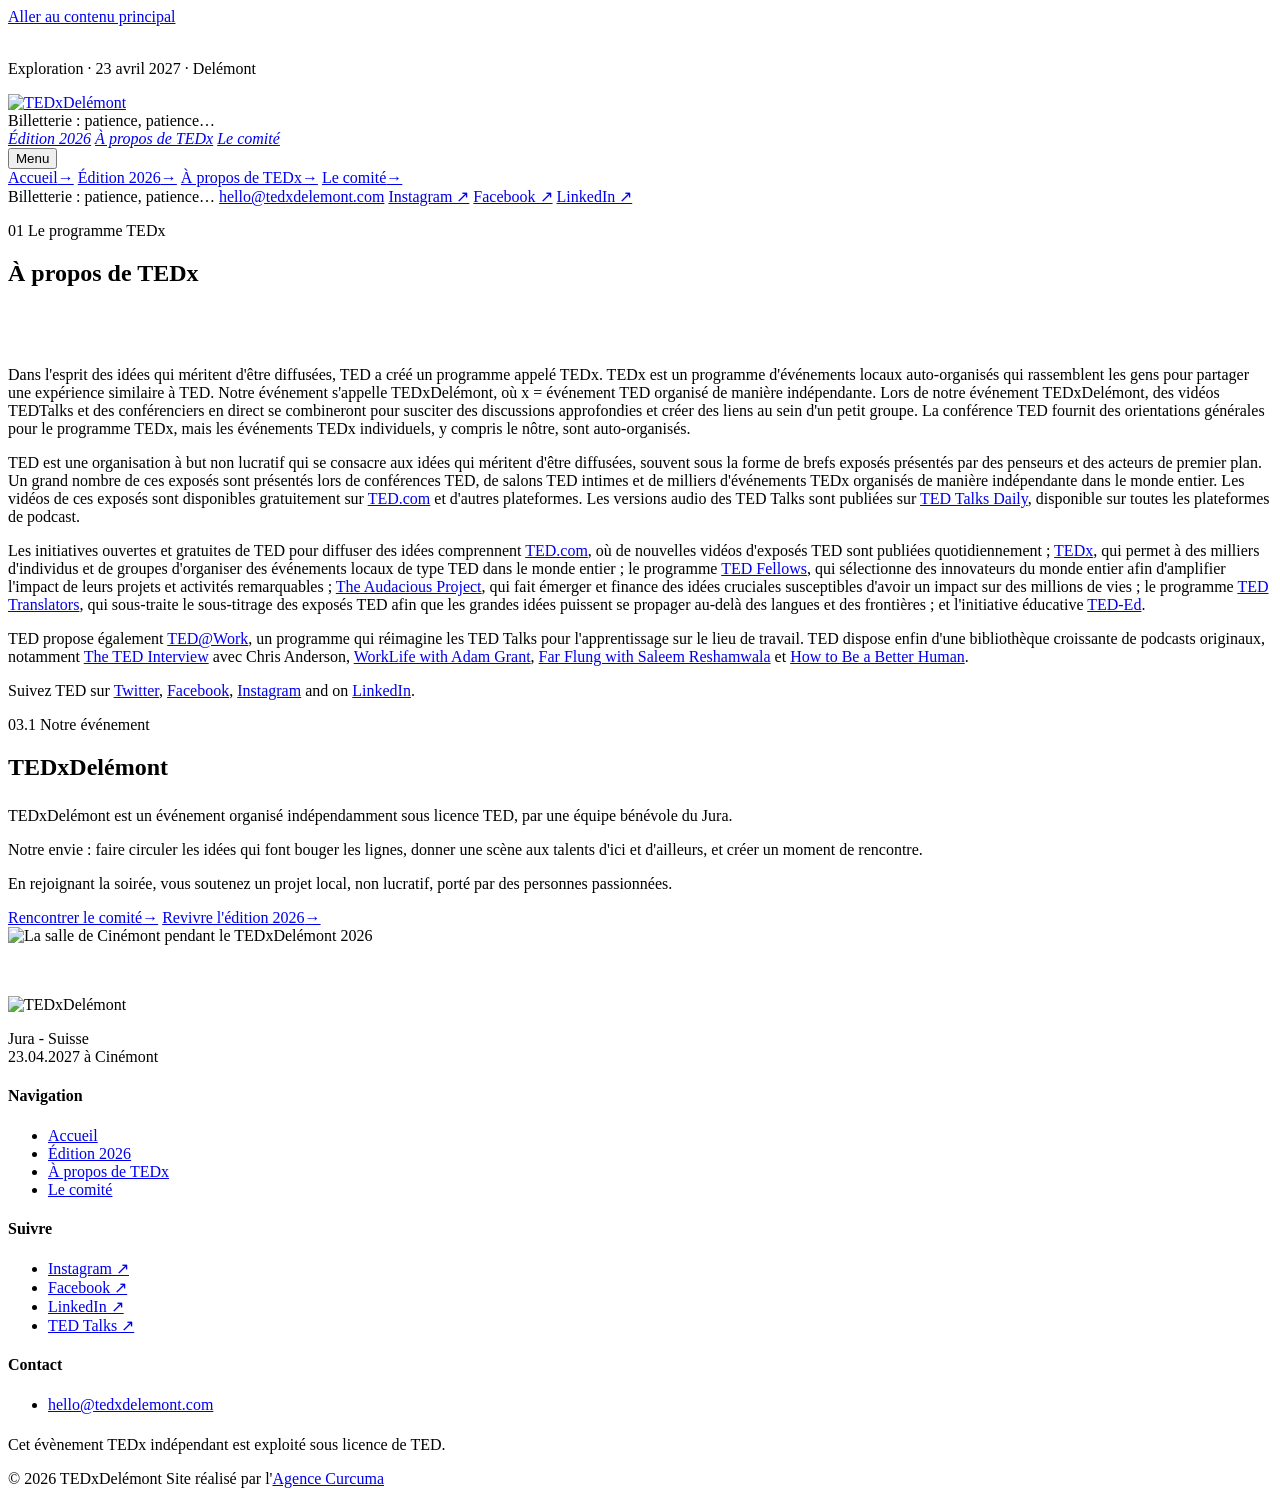
==== a-propos-de-tedx.html @ a9f19f5a "Add files via upload" ====
<!DOCTYPE html>
<html lang="fr-CH">
<head>
<meta charset="utf-8">
<script>document.documentElement.className+=" js";</script>

<meta name="viewport" content="width=device-width, initial-scale=1">
<title>À propos de TEDx | TEDxDelémont</title>
<meta name="description" content="Qu'est-ce que TEDx ? TEDxDelémont est un événement TEDx organisé de manière indépendante sous licence TED, par une équipe bénévole du Jura. Découvrez le programme TEDx et les initiatives de TED.">
<link rel="canonical" href="https://www.tedxdelemont.ch/a-propos-de-tedx.html">
<meta name="robots" content="index,follow,max-image-preview:large">
<meta name="theme-color" content="#000000">

<meta property="og:type" content="article">
<meta property="og:site_name" content="TEDxDelémont">
<meta property="og:locale" content="fr_CH">
<meta property="og:url" content="https://www.tedxdelemont.ch/a-propos-de-tedx.html">
<meta property="og:title" content="À propos de TEDx | TEDxDelémont">
<meta property="og:description" content="TEDxDelémont est un événement TEDx organisé de manière indépendante sous licence TED, par une équipe bénévole du Jura.">
<meta property="og:image" content="https://www.tedxdelemont.ch/assets/img/ambiance/og-cover.jpg">
<meta name="twitter:card" content="summary_large_image">

<link rel="icon" href="assets/img/brand/favicon.png" type="image/png">
<link rel="preload" as="font" type="font/woff2" href="assets/fonts/MrsSaintDelafield-Regular.woff2" crossorigin>
<link rel="stylesheet" href="assets/css/style.css">

<script type="application/ld+json">
{
  "@context":"https://schema.org",
  "@type":"BreadcrumbList",
  "itemListElement":[
    {"@type":"ListItem","position":1,"name":"Accueil","item":"https://www.tedxdelemont.ch/"},
    {"@type":"ListItem","position":2,"name":"À propos de TEDx","item":"https://www.tedxdelemont.ch/a-propos-de-tedx.html"}
  ]
}
</script>
</head>
<body class="no-num">
<a class="skip" href="#main">Aller au contenu principal</a>
<div class="loader" aria-hidden="true">
  <div class="loader-in">
    <span class="loader-logo"><img src="assets/img/brand/tedxdelemont-white.png" alt=""></span>
    <p class="loader-meta">Exploration · 23 avril 2027 · Delémont</p>
    <span class="loader-bar"><i></i></span>
  </div>
</div>
<div class="progress" aria-hidden="true"><i></i></div>

<header class="nav">
  <div class="wrap-lg nav-in">
    <a class="brand" href="index.html" aria-label="TEDxDelémont — accueil">
      <img src="assets/img/brand/tedxdelemont-white.png" alt="TEDxDelémont" width="1280" height="269">
    </a>

    <div class="nav-right">
      <a class="pill pill-red" data-tickets="short" aria-disabled="true"><span>Billetterie : patience, patience…</span></a>
      <nav class="nav-links" aria-label="Navigation principale">
        <a href="edition-2026.html"><i>Édition 2026</i></a>
        <a href="a-propos-de-tedx.html" aria-current="page"><i>À propos de TEDx</i></a>
        <a href="le-comite.html"><i>Le comité</i></a>
      </nav>
    </div>

    <div class="nav-cta">
      <button class="burger pill pill-white" aria-label="Ouvrir le menu" aria-expanded="false" aria-controls="drawer">
        <span class="lbl">Menu</span><i class="ico" aria-hidden="true"><b></b><b></b></i>
      </button>
    </div>
  </div>
</header>

<div class="drawer" id="drawer">
  <nav aria-label="Menu principal">
    <a href="index.html"><span>Accueil</span><span class="ar" aria-hidden="true">&rarr;</span></a>
    <a href="edition-2026.html"><span>Édition 2026</span><span class="ar" aria-hidden="true">&rarr;</span></a>
    <a href="a-propos-de-tedx.html" aria-current="page"><span>À propos de TEDx</span><span class="ar" aria-hidden="true">&rarr;</span></a>
    <a href="le-comite.html"><span>Le comité</span><span class="ar" aria-hidden="true">&rarr;</span></a>
  </nav>
  <div class="drawer-foot">
    <a class="btn" data-tickets="full" aria-disabled="true"><span>Billetterie : patience, patience…</span></a>
    <a class="mono" href="mailto:hello@tedxdelemont.com">hello@tedxdelemont.com</a>
    <a class="mono" href="https://www.instagram.com/tedxdelemont/" target="_blank" rel="noopener">Instagram &#8599;</a>
    <a class="mono" href="https://www.facebook.com/profile.php?id=61584262345551" target="_blank" rel="noopener">Facebook &#8599;</a>
    <a class="mono" href="https://ch.linkedin.com/company/tedxdel%C3%A9mont" target="_blank" rel="noopener">LinkedIn &#8599;</a>
  </div>
</div>

<main id="main">

<section class="sec" style="padding-top:calc(var(--nav-h) + clamp(24px,4vw,64px));padding-bottom:clamp(24px,3.4vw,52px)">
  <div class="wrap">
    <p class="eyebrow"><span class="num">01</span> Le programme TEDx</p>
    <h1 class="stack">
      <span class="ln has-script"><span class="red"><span class="script">À propos</span></span></span>
      <span class="ln"><span>de TEDx</span></span>
    </h1>
  </div>
</section>

<section class="sec" style="padding-top:0">
  <div class="wrap">
    <div class="prose" data-rv>
      <p>Dans l'esprit des idées qui méritent d'être diffusées, TED a créé un programme appelé TEDx. TEDx est un programme d'événements locaux auto-organisés qui rassemblent les gens pour partager une expérience similaire à TED. Notre événement s'appelle TEDxDelémont, où x = événement TED organisé de manière indépendante. Lors de notre événement TEDxDelémont, des vidéos TEDTalks et des conférenciers en direct se combineront pour susciter des discussions approfondies et créer des liens au sein d'un petit groupe. La conférence TED fournit des orientations générales pour le programme TEDx, mais les événements TEDx individuels, y compris le nôtre, sont auto-organisés.</p>

      <p>TED est une organisation à but non lucratif qui se consacre aux idées qui méritent d'être diffusées, souvent sous la forme de brefs exposés présentés par des penseurs et des acteurs de premier plan. Un grand nombre de ces exposés sont présentés lors de conférences TED, de salons TED intimes et de milliers d'événements TEDx organisés de manière indépendante dans le monde entier. Les vidéos de ces exposés sont disponibles gratuitement sur <a href="https://www.ted.com/" target="_blank" rel="noopener">TED.com</a> et d'autres plateformes. Les versions audio des TED Talks sont publiées sur <a href="https://podcasts.apple.com/podcast/ted-talks-daily/id160904630" target="_blank" rel="noopener">TED Talks Daily</a>, disponible sur toutes les plateformes de podcast.</p>

      <p>Les initiatives ouvertes et gratuites de TED pour diffuser des idées comprennent <a href="https://www.ted.com/" target="_blank" rel="noopener">TED.com</a>, où de nouvelles vidéos d'exposés TED sont publiées quotidiennement&nbsp;; <a href="https://www.ted.com/tedx" target="_blank" rel="noopener">TEDx</a>, qui permet à des milliers d'individus et de groupes d'organiser des événements locaux de type TED dans le monde entier&nbsp;; le programme <a href="https://www.ted.com/fellows" target="_blank" rel="noopener">TED Fellows</a>, qui sélectionne des innovateurs du monde entier afin d'amplifier l'impact de leurs projets et activités remarquables&nbsp;; <a href="https://audaciousproject.org/" target="_blank" rel="noopener">The Audacious Project</a>, qui fait émerger et finance des idées cruciales susceptibles d'avoir un impact sur des millions de vies&nbsp;; le programme <a href="https://www.ted.com/about/programs-initiatives/ted-translators" target="_blank" rel="noopener">TED Translators</a>, qui sous-traite le sous-titrage des exposés TED afin que les grandes idées puissent se propager au-delà des langues et des frontières&nbsp;; et l'initiative éducative <a href="https://ed.ted.com/" target="_blank" rel="noopener">TED-Ed</a>.</p>

      <p>TED propose également <a href="https://tedatwork.ted.com/" target="_blank" rel="noopener">TED@Work</a>, un programme qui réimagine les TED Talks pour l'apprentissage sur le lieu de travail. TED dispose enfin d'une bibliothèque croissante de podcasts originaux, notamment <a href="https://www.ted.com/podcasts/ted-interview" target="_blank" rel="noopener">The TED Interview</a> avec Chris Anderson, <a href="https://www.ted.com/podcasts/worklife" target="_blank" rel="noopener">WorkLife with Adam Grant</a>, <a href="https://www.ted.com/podcasts/far_flung_with_saleem_reshamwala" target="_blank" rel="noopener">Far Flung with Saleem Reshamwala</a> et <a href="https://www.ted.com/podcasts/how-to-be-a-better-human" target="_blank" rel="noopener">How to Be a Better Human</a>.</p>

      <p>Suivez TED sur <a href="https://twitter.com/TEDTalks" target="_blank" rel="noopener">Twitter</a>, <a href="https://www.facebook.com/TED" target="_blank" rel="noopener">Facebook</a>, <a href="https://instagram.com/ted" target="_blank" rel="noopener">Instagram</a> and on <a href="https://www.linkedin.com/company/ted-conferences" target="_blank" rel="noopener">LinkedIn</a>.</p>
    </div>
  </div>
</section>

<section class="sec" style="padding-bottom:clamp(30px,4vw,60px)">
  <div class="wrap">
    <p class="eyebrow"><span class="num">03.1</span> Notre événement</p>
    <div class="split split-c">
      <div>
        <h2 class="stack stack-sm">
          <span class="ln"><span>TEDxDelémont</span></span>
        </h2>
        <div class="prose" data-rv style="margin-top:1.6rem">
          <p>TEDxDelémont est un événement organisé indépendamment sous licence TED, par une équipe bénévole du Jura.</p>
          <p>Notre envie&nbsp;: faire circuler les idées qui font bouger les lignes, donner une scène aux talents d'ici et d'ailleurs, et créer un moment de rencontre.</p>
          <p>En rejoignant la soirée, vous soutenez un projet local, non lucratif, porté par des personnes passionnées.</p>
        </div>
        <div class="actions" data-rv data-rv-delay=".1">
          <a class="btn btn-light" href="le-comite.html"><span>Rencontrer le comité</span><b class="arw" aria-hidden="true">→</b></a>
          <a class="btn btn-ghost" href="edition-2026.html"><span>Revivre l'édition 2026</span><b class="arw" aria-hidden="true">→</b></a>
        </div>
      </div>
      <div class="figure ratio-32">
        <img src="assets/img/ambiance/amb-5.jpg" alt="La salle de Cinémont pendant le TEDxDelémont 2026" loading="lazy">
      </div>
    </div>
  </div>
</section>

</main>

<footer class="foot">
  <div class="wrap">
    <div class="foot-grid">
      <div class="foot-brand">
        <img src="assets/img/brand/tedxdelemont-white.png" alt="TEDxDelémont">
        <p class="mono">Jura - Suisse<br>23.04.2027 à Cinémont</p>
      </div>
      <div>
        <h4 class="mono">Navigation</h4>
        <ul>
          <li><a href="index.html">Accueil</a></li>
          <li><a href="edition-2026.html">Édition 2026</a></li>
          <li><a href="a-propos-de-tedx.html">À propos de TEDx</a></li>
          <li><a href="le-comite.html">Le comité</a></li>
        </ul>
      </div>
      <div>
        <h4 class="mono">Suivre</h4>
        <ul>
          <li><a href="https://www.instagram.com/tedxdelemont/" target="_blank" rel="noopener">Instagram ↗</a></li>
          <li><a href="https://www.facebook.com/profile.php?id=61584262345551" target="_blank" rel="noopener">Facebook ↗</a></li>
          <li><a href="https://ch.linkedin.com/company/tedxdel%C3%A9mont" target="_blank" rel="noopener">LinkedIn ↗</a></li>
          <li><a href="https://www.youtube.com/@TEDx" target="_blank" rel="noopener">TED Talks ↗</a></li>
        </ul>
      </div>
      <div>
        <h4 class="mono">Contact</h4>
        <ul><li><a href="mailto:hello@tedxdelemont.com">hello@tedxdelemont.com</a></li></ul>
        <p class="mono" style="margin-top:1.4rem">Cet évènement TEDx indépendant est exploité sous licence de TED.</p>
      </div>
    </div>
    <div class="foot-bot mono">
      <span>© <span id="yr">2026</span> TEDxDelémont</span>
      <span>Site réalisé par l'<a href="https://www.agence-curcuma.ch" target="_blank" rel="noopener">Agence Curcuma</a></span>
    </div>
  </div>
</footer>

<script src="assets/js/main.js"></script>
<script>document.getElementById('yr').textContent=new Date().getFullYear();</script>
<script>
/* filet de sécurité : si main.js n'a pas pu s'exécuter, on affiche tout */
setTimeout(function(){
  if(window.__tedxReady) return;
  document.querySelectorAll('.stack,.giant,.giant2,[data-rv],[data-rv-img]').forEach(function(e){e.classList.add('in')});
  var n=document.querySelector('.nav'); if(n) n.classList.add('ready');
  var l=document.querySelector('.loader'); if(l) l.classList.add('done');
},2500);
</script>
</body>
</html>
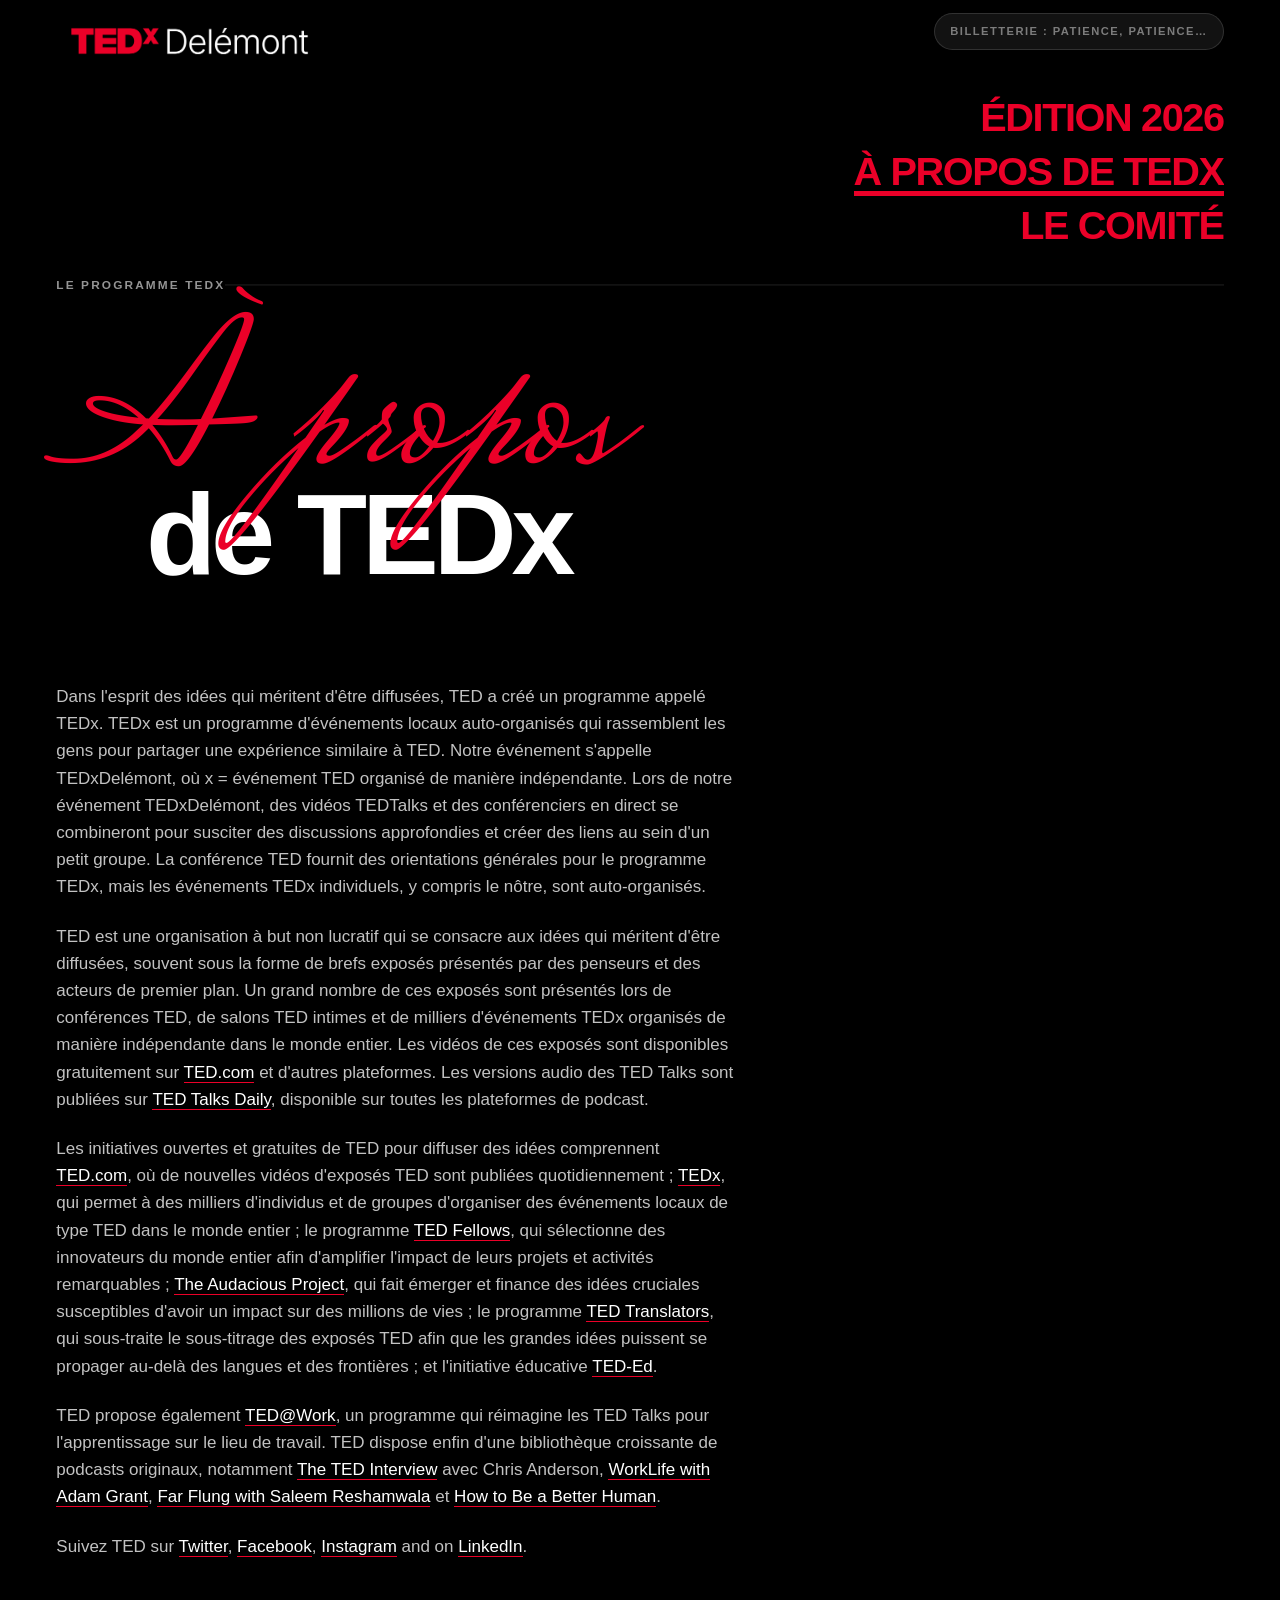
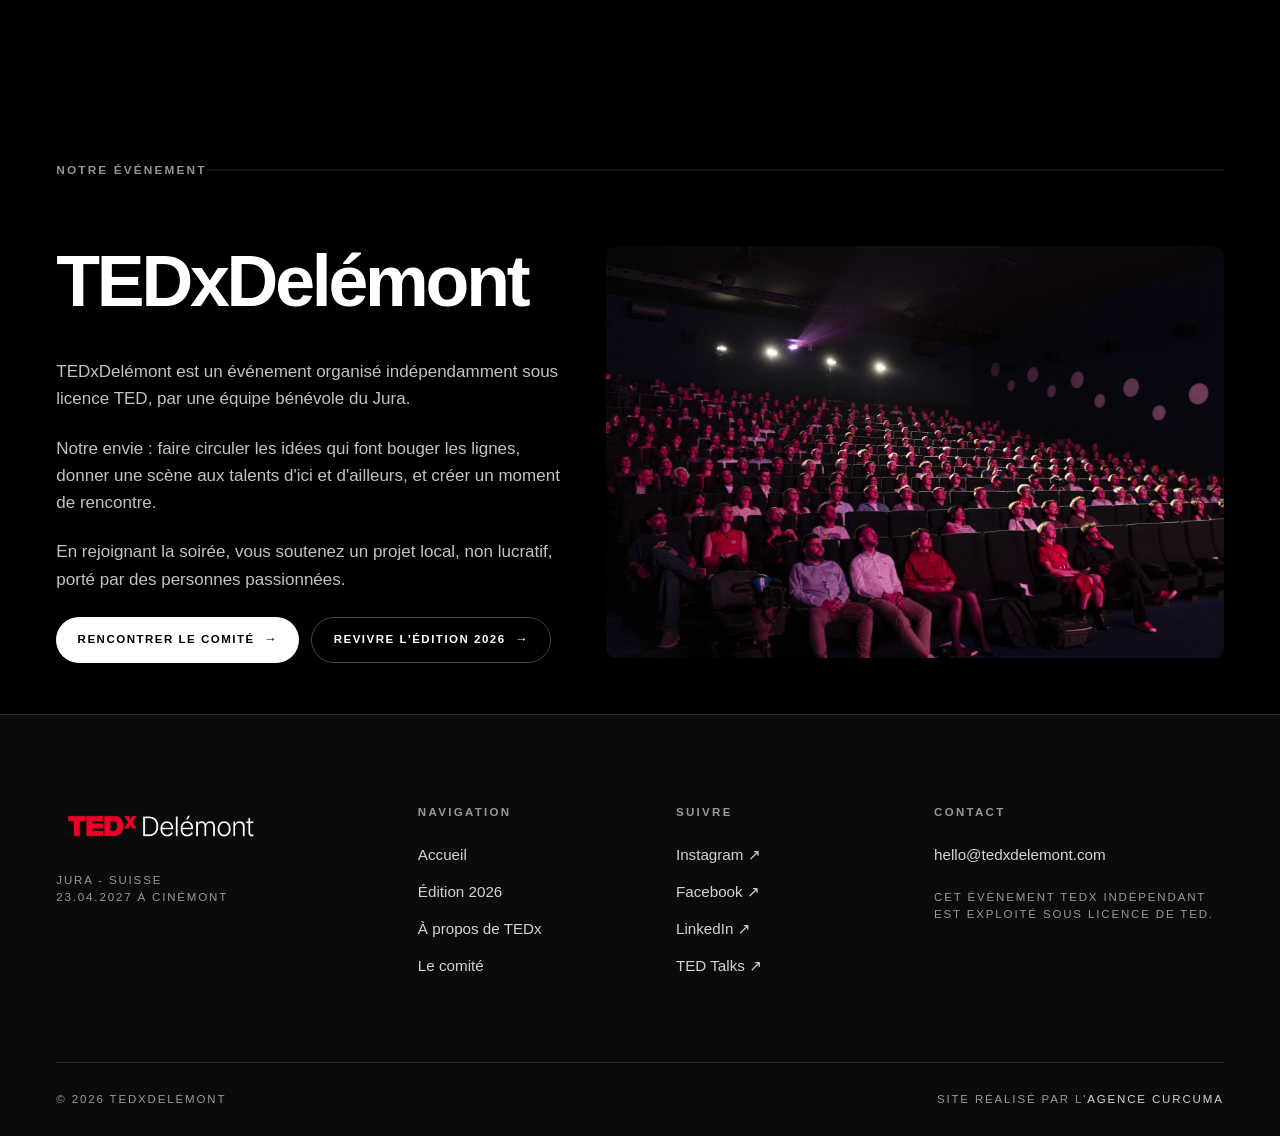
==== commit 7209187f: "Forcer le rechargement de main.js (cache navigateur) Co-Authored-By: Claude Opus 5.5 <noreply@anthro" ====
--- a/a-propos-de-tedx.html
+++ b/a-propos-de-tedx.html
@@ -178,7 +178,7 @@
   </div>
 </footer>
 
-<script src="assets/js/main.js"></script>
+<script src="assets/js/main.js?v=20261117"></script>
 <script>document.getElementById('yr').textContent=new Date().getFullYear();</script>
 <script>
 /* filet de sécurité : si main.js n'a pas pu s'exécuter, on affiche tout */
--- a/assets/css/style.css
+++ b/assets/css/style.css
@@ -0,0 +1,1765 @@
+/* =========================================================
+   TEDxDelémont — Design System v2
+   Base sombre · typo Helvetica massive · labels monospace
+   Rouge TED #EB0028 · vert acide #D6FF3F
+   ========================================================= */
+
+:root{
+  --red:#eb0028;
+  --lime:#7ddf64;
+  --black:#000;
+  --ink:#0b0b0b;
+  --ink-2:#121212;
+  --ink-3:#1a1a1a;
+  --line:rgba(255,255,255,.13);
+  --line-2:rgba(255,255,255,.28);
+  --white:#fff;
+  --muted:rgba(255,255,255,.58);
+  --muted-2:rgba(255,255,255,.36);
+
+  --font:"Helvetica Neue",Helvetica,Arial,"Liberation Sans",system-ui,sans-serif;
+  --mono:"JetBrains Mono",ui-monospace,SFMono-Regular,"SF Mono",Menlo,Consolas,"Liberation Mono",monospace;
+
+  --max:1340px;
+  --gut:clamp(18px,4.4vw,60px);
+  --ease:cubic-bezier(.22,1,.36,1);
+  --ease-io:cubic-bezier(.66,0,.34,1);
+  --nav-h:92px;
+  --bar-h:34px;
+}
+
+/* ---------- reset ---------- */
+*,*::before,*::after{box-sizing:border-box}
+html{-webkit-text-size-adjust:100%;scroll-behavior:smooth;scroll-padding-top:calc(var(--nav-h) + var(--bar-h) + 20px)}
+@media (prefers-reduced-motion:reduce){html{scroll-behavior:auto}}
+body{
+  margin:0;background:var(--black);color:var(--white);
+  font-family:var(--font);font-size:17px;line-height:1.6;
+  -webkit-font-smoothing:antialiased;overflow-x:hidden;
+}
+img,video,svg{max-width:100%;display:block}
+a{color:inherit;text-decoration:none}
+button{font:inherit;color:inherit;background:none;border:0;cursor:pointer}
+ul{margin:0;padding:0;list-style:none}
+h1,h2,h3,h4{margin:0;font-weight:700;line-height:.9;letter-spacing:-.04em}
+p{margin:0 0 1.05em}
+::selection{background:var(--red);color:#fff}
+:focus-visible{outline:2px solid var(--lime);outline-offset:3px}
+
+/* ---------- utilitaires ---------- */
+.wrap{width:100%;max-width:var(--max);margin-inline:auto;padding-inline:var(--gut)}
+.wrap-lg{width:100%;max-width:1760px;margin-inline:auto;padding-inline:var(--gut)}
+.sr-only{position:absolute;width:1px;height:1px;padding:0;margin:-1px;overflow:hidden;clip:rect(0 0 0 0);white-space:nowrap;border:0}
+.skip{position:absolute;left:-9999px;top:0;z-index:9999;background:var(--lime);color:#000;padding:12px 18px;font-family:var(--mono)}
+.skip:focus{left:12px;top:12px}
+.red{color:var(--red)}
+.lime{color:var(--lime)}
+.center{text-align:center}
+.sec{padding:clamp(70px,10vw,150px) 0}
+.sec-tight{padding:clamp(48px,6vw,88px) 0}
+.rule{height:1px;background:var(--line);border:0;margin:0}
+
+/* ---------- monospace : la signature du site ---------- */
+.mono{
+  font-family:var(--mono);font-size:.7rem;font-weight:400;
+  letter-spacing:.17em;text-transform:uppercase;color:var(--muted);
+  line-height:1.45
+}
+.mono-b{font-weight:700;color:#fff}
+.mono-red{color:var(--red)}
+.mono-lg{font-size:.82rem}
+
+/* eyebrow = numéro de section + label */
+.eyebrow{
+  display:flex;align-items:baseline;gap:1.1em;margin:0 0 clamp(20px,3vw,38px);
+  font-family:var(--mono);font-size:.72rem;letter-spacing:.18em;text-transform:uppercase;color:var(--muted)
+}
+.eyebrow .num{color:var(--red);font-weight:700}
+.eyebrow::after{content:"";flex:1;height:1px;background:var(--line);transform:translateY(-.3em)}
+
+/* ---------- titres empilés (décalage progressif) ---------- */
+.stack{display:block}
+.stack .ln{
+  display:block;overflow:hidden;
+  font-size:clamp(2.5rem,9vw,8.2rem);font-weight:700;letter-spacing:-.045em;line-height:.88;
+  padding-bottom:.1em;margin-bottom:-.05em   /* laisse respirer les jambages (y, g, p) */
+}
+.stack .ln>span{display:block;transition:transform 1.1s var(--ease)}
+.js .stack .ln>span{transform:translateY(118%)}
+.stack.in .ln>span,.in .stack .ln>span{transform:none}
+.stack .ln:nth-child(2){padding-left:clamp(14px,7vw,150px)}
+.stack .ln:nth-child(3){padding-left:clamp(28px,14vw,300px)}
+.stack .ln:nth-child(4){padding-left:clamp(42px,21vw,450px)}
+.stack .ln>span>i{transition-delay:.08s}
+.stack-sm .ln{font-size:clamp(2rem,5.6vw,4.6rem)}
+@media (max-width:700px){
+  .stack .ln:nth-child(2),.stack .ln:nth-child(3),.stack .ln:nth-child(4){padding-left:0}
+}
+
+/* point rouge en fin de titre */
+.dot-r{color:var(--red);font-style:normal}
+
+/* chip image/label inséré dans un titre */
+.chip{
+  display:inline-block;vertical-align:middle;
+  height:.72em;aspect-ratio:16/10;margin:0 .18em .12em;
+  border-radius:.14em;overflow:hidden;background:var(--ink-3);
+  transform:rotate(-2.5deg);transition:transform .6s var(--ease)
+}
+.chip img{width:100%;height:100%;object-fit:cover}
+.chip:hover{transform:rotate(2deg) scale(1.06)}
+.chip-txt{
+  display:inline-flex;align-items:center;vertical-align:middle;
+  height:.62em;padding:0 .3em;margin:0 .12em .1em;border-radius:999px;
+  background:var(--lime);color:#000;font-family:var(--mono);
+  font-size:.2em;letter-spacing:.12em;text-transform:uppercase;font-weight:700;
+  transform:rotate(-2deg)
+}
+
+/* ---------- textes ---------- */
+.lead{font-size:clamp(1.05rem,1.5vw,1.34rem);line-height:1.5;color:rgba(255,255,255,.8);max-width:60ch}
+.small{font-size:.92rem;color:var(--muted)}
+.h-l{font-size:clamp(2rem,5vw,4.2rem);line-height:.94}
+.h-m{font-size:clamp(1.5rem,2.7vw,2.4rem);line-height:1}
+
+/* ---------- boutons ---------- */
+.btn{
+  --bg:var(--red);--fg:#fff;
+  position:relative;display:inline-flex;align-items:center;gap:.8em;
+  padding:1.02em 1.85em;border-radius:999px;background:var(--bg);color:var(--fg);
+  font-family:var(--mono);font-size:.76rem;font-weight:700;letter-spacing:.13em;text-transform:uppercase;
+  overflow:hidden;isolation:isolate;transition:color .4s var(--ease)
+}
+.btn span{position:relative;z-index:2}
+.btn::after{content:"";position:absolute;inset:0;z-index:1;border-radius:inherit;background:var(--lime);transform:translateY(101%);transition:transform .55s var(--ease)}
+.btn:hover::after,.btn:focus-visible::after{transform:translateY(0)}
+.btn:hover,.btn:focus-visible{color:#000}
+.btn-ghost{--bg:transparent;--fg:#fff;border:1px solid var(--line-2)}
+.btn-ghost::after{background:#fff}
+.btn-light{--bg:#fff;--fg:#000}
+.btn-light::after{background:var(--red)}
+.btn-light:hover,.btn-light:focus-visible{color:#fff}
+.btn-lime{--bg:var(--lime);--fg:#000}
+.btn-lime::after{background:#fff}
+.btn-lime:hover,.btn-lime:focus-visible{color:#000}
+.btn[aria-disabled="true"],.btn.is-soon{opacity:.42;pointer-events:none}
+.btn .arw{display:inline-block;transition:transform .45s var(--ease);font-family:var(--font);font-size:1.1em}
+.btn:hover .arw{transform:translateX(5px)}
+.actions{display:flex;flex-wrap:wrap;gap:12px;margin-top:2rem}
+
+/* bouton rond flèche */
+.rnd{
+  width:52px;height:52px;border-radius:50%;border:1px solid var(--line-2);
+  display:grid;place-items:center;flex:0 0 auto;transition:background-color .4s,color .4s,border-color .4s,transform .5s var(--ease)
+}
+.rnd:hover{background:#fff;color:#000;border-color:#fff;transform:rotate(45deg)}
+
+/* pilule marquee (style « apply · apply · now ↗ ») */
+.pillmq{display:inline-flex;align-items:center;gap:10px;text-decoration:none}
+.pillmq .tube{
+  overflow:hidden;max-width:min(340px,62vw);border-radius:999px;
+  background:#fff;color:#000;padding:.72em 0;
+  -webkit-mask-image:linear-gradient(90deg,transparent,#000 14%,#000 86%,transparent);
+  mask-image:linear-gradient(90deg,transparent,#000 14%,#000 86%,transparent)
+}
+.pillmq .tube i{
+  display:flex;width:max-content;animation:mq 14s linear infinite;
+  font-family:var(--mono);font-size:.74rem;font-weight:700;letter-spacing:.13em;text-transform:uppercase;font-style:normal
+}
+.pillmq .tube i b{padding:0 .55em;font-weight:700}
+.pillmq .tube i b.hl{color:var(--red)}
+.pillmq:hover .tube i{animation-play-state:paused}
+.pillmq .rnd{width:46px;height:46px;background:#fff;color:#000;border-color:#fff}
+.pillmq:hover .rnd{background:var(--red);border-color:var(--red);color:#fff}
+@keyframes mq{to{transform:translateX(-50%)}}
+
+/* ---------- barre mono en haut ---------- */
+.topbar{
+  position:fixed;top:0;left:0;right:0;z-index:820;height:var(--bar-h);
+  display:flex;align-items:center;background:var(--black);border-bottom:1px solid var(--line)
+}
+.topbar-in{display:flex;justify-content:space-between;align-items:center;gap:16px;width:100%}
+.topbar .mono{font-size:.64rem;white-space:nowrap;overflow:hidden;text-overflow:ellipsis}
+
+/* ---------- curseur X rouge ---------- */
+.cursor{
+  position:fixed;top:0;left:0;z-index:9998;pointer-events:none;
+  width:30px;height:30px;margin:-15px 0 0 -15px;opacity:0;
+  transition:opacity .3s,width .4s var(--ease),height .4s var(--ease),margin .4s var(--ease)
+}
+.cursor.on{opacity:1}
+.cursor.hot{width:64px;height:64px;margin:-32px 0 0 -32px}
+.cursor svg{width:100%;height:100%;display:block}
+.cursor .xline{stroke:var(--red);stroke-width:9;stroke-linecap:round;transition:stroke .3s}
+.cursor.hot .xline{stroke:var(--lime)}
+.cursor .ring{fill:none;stroke:rgba(255,255,255,.35);stroke-width:2;opacity:0;transition:opacity .35s}
+.cursor.hot .ring{opacity:1}
+@media (hover:none),(pointer:coarse){.cursor{display:none!important}}
+
+/* ---------- progression ---------- */
+.progress{position:fixed;top:0;left:0;height:2px;width:100%;z-index:900}
+.progress i{display:block;height:100%;width:0;background:var(--red)}
+
+/* ---------- loader ---------- */
+.loader{position:fixed;inset:0;z-index:2000;background:var(--black);display:none;place-items:center;gap:18px;transition:opacity .7s var(--ease),visibility .7s}
+.js .loader{display:grid}
+.loader.done{opacity:0;visibility:hidden}
+.loader img{width:min(300px,58vw);animation:lgo 1s var(--ease) both}
+.loader p{animation:lgo 1s .15s var(--ease) both;margin:0}
+@keyframes lgo{from{opacity:0;transform:translateY(16px)}to{opacity:1;transform:none}}
+
+/* ---------- navigation ---------- */
+.nav{
+  position:fixed;top:var(--bar-h);left:0;right:0;z-index:800;height:var(--nav-h);
+  display:flex;align-items:center;border-bottom:1px solid transparent;
+  transition:background-color .5s var(--ease),border-color .5s var(--ease)
+}
+.nav.solid{background:rgba(0,0,0,.86);backdrop-filter:blur(16px);-webkit-backdrop-filter:blur(16px);border-bottom-color:var(--line)}
+.nav-in{display:flex;align-items:center;justify-content:space-between;gap:26px;width:100%}
+.brand img{height:clamp(34px,3.4vw,50px);width:auto;transition:transform .5s var(--ease)}
+.brand:hover img{transform:scale(1.04)}
+.nav-links{display:flex;align-items:center;gap:30px}
+.nav-links a{
+  font-family:var(--mono);font-size:.72rem;letter-spacing:.15em;text-transform:uppercase;
+  color:rgba(255,255,255,.78);position:relative;padding:8px 0;transition:color .3s
+}
+.nav-links a::after{content:"";position:absolute;left:0;bottom:2px;height:2px;width:100%;background:var(--red);transform:scaleX(0);transform-origin:100% 50%;transition:transform .45s var(--ease)}
+.nav-links a:hover,.nav-links a[aria-current="page"]{color:#fff}
+.nav-links a:hover::after,.nav-links a[aria-current="page"]::after{transform:scaleX(1);transform-origin:0 50%}
+.nav-cta{display:flex;align-items:center;gap:14px}
+.nav .btn{padding:.78em 1.3em;font-size:.68rem}
+
+.burger{display:none;width:46px;height:46px;position:relative;z-index:1200;border-radius:50%;border:1px solid var(--line-2)}
+.burger i{position:absolute;left:12px;right:12px;height:2px;background:#fff;transition:transform .45s var(--ease)}
+.burger i:nth-child(1){top:19px}
+.burger i:nth-child(2){bottom:19px}
+body.menu-open .burger i:nth-child(1){transform:translateY(4px) rotate(45deg);background:var(--red)}
+body.menu-open .burger i:nth-child(2){transform:translateY(-4px) rotate(-45deg);background:var(--red)}
+
+.drawer{
+  position:fixed;inset:0;z-index:1100;background:var(--ink);
+  padding:calc(var(--nav-h) + var(--bar-h) + 20px) var(--gut) 32px;
+  display:flex;flex-direction:column;justify-content:space-between;
+  clip-path:inset(0 0 100% 0);transition:clip-path .8s var(--ease);visibility:hidden
+}
+body.menu-open .drawer{clip-path:inset(0 0 0 0);visibility:visible}
+.drawer nav a{
+  display:flex;align-items:baseline;gap:.7em;
+  font-size:clamp(1.9rem,8vw,3.2rem);font-weight:700;letter-spacing:-.04em;
+  padding:.18em 0;border-bottom:1px solid var(--line);
+  opacity:0;transform:translateY(24px);transition:opacity .6s var(--ease),transform .6s var(--ease),color .3s
+}
+.drawer nav a em{font-family:var(--mono);font-size:.7rem;font-style:normal;color:var(--red);letter-spacing:.14em}
+body.menu-open .drawer nav a{opacity:1;transform:none}
+.drawer nav a:hover{color:var(--red)}
+.drawer-foot{display:flex;flex-wrap:wrap;gap:14px 26px;align-items:center}
+
+/* ---------- HERO ---------- */
+.hero{position:relative;min-height:100svh;display:flex;flex-direction:column;justify-content:flex-end;overflow:hidden;padding-top:calc(var(--nav-h) + var(--bar-h))}
+.hero-bg{position:absolute;inset:0;z-index:0}
+.hero-bg figure{position:absolute;inset:0;margin:0;opacity:0;transition:opacity 1.4s var(--ease-io)}
+.hero-bg figure.on{opacity:1}
+.hero-bg img{width:100%;height:100%;object-fit:cover;transform:scale(1.06)}
+.hero-bg figure.on img{animation:kb 9s linear forwards}
+@keyframes kb{from{transform:scale(1.13)}to{transform:scale(1)}}
+.hero::after{
+  content:"";position:absolute;inset:0;z-index:1;pointer-events:none;
+  background:linear-gradient(180deg,rgba(0,0,0,.78) 0%,rgba(0,0,0,.26) 30%,rgba(0,0,0,.62) 66%,#000 100%)
+}
+.hero-in{position:relative;z-index:2;width:100%;padding-bottom:clamp(30px,5vw,64px)}
+.hero-top{display:flex;flex-wrap:wrap;gap:14px 26px;align-items:center;margin-bottom:clamp(22px,4vw,44px)}
+.tag{
+  display:inline-flex;align-items:center;gap:.7em;border:1px solid var(--line-2);border-radius:999px;
+  padding:.55em 1.05em;font-family:var(--mono);font-size:.68rem;letter-spacing:.16em;text-transform:uppercase;
+  backdrop-filter:blur(6px)
+}
+.tag .dot{width:7px;height:7px;border-radius:50%;background:var(--red);animation:pulse 2s infinite}
+.tag-lime{background:var(--lime);color:#000;border-color:var(--lime);font-weight:700}
+@keyframes pulse{0%,100%{opacity:1}50%{opacity:.25}}
+.hero-foot{
+  display:flex;flex-wrap:wrap;gap:18px 40px;justify-content:space-between;align-items:flex-end;
+  margin-top:clamp(24px,4vw,48px);padding-top:20px;border-top:1px solid var(--line)
+}
+.hero-foot .col{max-width:46ch}
+
+/* ---------- blocs couleur ---------- */
+.blk{border-radius:14px;padding:clamp(24px,3.4vw,52px);position:relative;overflow:hidden}
+.blk-red{background:var(--red);color:#fff}
+.blk-lime{background:var(--lime);color:#000}
+.blk-white{background:#fff;color:#000}
+.blk-ink{background:var(--ink-2);color:#fff;border:1px solid var(--line)}
+.blk .mono{color:inherit;opacity:.72}
+.blk h3{font-size:clamp(1.5rem,2.6vw,2.3rem);margin-bottom:.5em}
+.blk-foot{display:flex;justify-content:space-between;align-items:flex-end;gap:16px;margin-top:auto;padding-top:clamp(20px,3vw,34px)}
+
+/* pile de photos pivotées */
+.photostack{position:relative;aspect-ratio:4/3;margin:clamp(10px,2vw,22px) auto}
+.photostack img{
+  position:absolute;inset:0;width:100%;height:100%;object-fit:cover;border-radius:10px;
+  box-shadow:0 18px 44px rgba(0,0,0,.35);transition:transform .8s var(--ease)
+}
+.photostack img:nth-child(1){transform:rotate(-7deg) translate(-4%,2%) scale(.9)}
+.photostack img:nth-child(2){transform:rotate(5deg) translate(5%,-2%) scale(.9)}
+.photostack img:nth-child(3){transform:rotate(-1.5deg) scale(.94)}
+.blk:hover .photostack img:nth-child(1){transform:rotate(-11deg) translate(-8%,3%) scale(.9)}
+.blk:hover .photostack img:nth-child(2){transform:rotate(9deg) translate(9%,-3%) scale(.9)}
+.blk:hover .photostack img:nth-child(3){transform:rotate(0deg) scale(.97)}
+
+/* ---------- grilles ---------- */
+.split{display:grid;grid-template-columns:minmax(0,.9fr) minmax(0,1.1fr);gap:clamp(28px,4.5vw,80px);align-items:start}
+.split-c{align-items:center}
+.split-r{grid-template-columns:minmax(0,1.1fr) minmax(0,.9fr)}
+@media (max-width:900px){.split,.split-r{grid-template-columns:1fr}}
+.g2{display:grid;grid-template-columns:repeat(2,minmax(0,1fr));gap:clamp(14px,2vw,26px)}
+.g3{display:grid;grid-template-columns:repeat(3,minmax(0,1fr));gap:clamp(14px,2vw,26px)}
+@media (max-width:900px){.g3{grid-template-columns:1fr}}
+@media (max-width:640px){.g2{grid-template-columns:1fr}}
+
+.figure{position:relative;overflow:hidden;border-radius:10px;background:var(--ink-2)}
+.figure img{width:100%;height:100%;object-fit:cover;transition:transform 1.1s var(--ease)}
+.figure:hover img{transform:scale(1.04)}
+.cap{margin-top:.8rem}
+.ratio-45{aspect-ratio:4/5}
+.ratio-32{aspect-ratio:3/2}
+.ratio-11{aspect-ratio:1/1}
+
+/* ---------- chiffres ---------- */
+.stats{display:grid;grid-template-columns:repeat(4,1fr);gap:1px;background:var(--line);border-block:1px solid var(--line)}
+.stats div{background:var(--black);padding:clamp(22px,3.4vw,44px) clamp(14px,2vw,26px)}
+.stats b{display:block;font-size:clamp(2.6rem,6.4vw,5rem);font-weight:700;letter-spacing:-.055em;line-height:.9}
+.stats .mono{margin-top:.9em}
+@media (max-width:760px){.stats{grid-template-columns:repeat(2,1fr)}}
+
+/* ---------- galerie horizontale ---------- */
+.hscroll{display:flex;gap:14px;overflow-x:auto;scroll-snap-type:x proximity;padding-inline:var(--gut);padding-bottom:12px;cursor:grab;scrollbar-width:none}
+.hscroll::-webkit-scrollbar{display:none}
+.hscroll.drag{cursor:grabbing}
+.hscroll figure{flex:0 0 min(78vw,540px);margin:0;scroll-snap-align:center}
+.hscroll img{width:100%;aspect-ratio:3/2;object-fit:cover;border-radius:10px}
+.hscroll figure:nth-child(3n+1) img{aspect-ratio:4/5}
+
+/* ---------- aftermovie ---------- */
+.reel{display:grid;grid-template-columns:minmax(0,1fr) minmax(0,390px);gap:clamp(28px,5vw,76px);align-items:center}
+@media (max-width:900px){.reel{grid-template-columns:1fr}}
+.reel-player{position:relative;border-radius:14px;overflow:hidden;background:#000;box-shadow:0 40px 90px rgba(0,0,0,.65)}
+.reel-player video{width:100%;aspect-ratio:9/16;object-fit:cover;display:block}
+.reel-play{position:absolute;inset:0;display:grid;place-items:center;z-index:3;background:linear-gradient(180deg,rgba(0,0,0,.1),rgba(0,0,0,.5));transition:opacity .4s}
+.reel-play span{width:92px;height:92px;border-radius:50%;background:var(--red);display:grid;place-items:center;transition:transform .5s var(--ease);box-shadow:0 14px 44px rgba(235,0,40,.55)}
+.reel-play:hover span{transform:scale(1.12)}
+.reel-play svg{width:26px;height:26px;fill:#fff;margin-left:4px}
+.reel-player.playing .reel-play{opacity:0;pointer-events:none}
+
+/* ---------- conférenciers ---------- */
+.speakers{display:grid;grid-template-columns:repeat(4,1fr);gap:clamp(16px,2.2vw,32px)}
+@media (max-width:1150px){.speakers{grid-template-columns:repeat(2,1fr)}}
+@media (max-width:600px){.speakers{grid-template-columns:1fr}}
+.spk{display:flex;flex-direction:column;border-top:1px solid var(--line);padding-top:18px}
+.spk .ph{position:relative;overflow:hidden;border-radius:10px;background:var(--ink-2);aspect-ratio:4/5}
+.spk .ph img{width:100%;height:100%;object-fit:cover;transition:transform 1s var(--ease),filter .6s}
+.spk:hover .ph img{transform:scale(1.05)}
+.spk .no{position:absolute;top:10px;left:12px;z-index:2;font-family:var(--mono);font-size:.66rem;letter-spacing:.14em;color:#fff;mix-blend-mode:normal;text-shadow:0 1px 6px rgba(0,0,0,.7)}
+.spk h3{font-size:clamp(1.25rem,1.6vw,1.55rem);margin:1rem 0 .3rem}
+.spk .role{font-family:var(--mono);font-size:.68rem;letter-spacing:.13em;text-transform:uppercase;color:var(--red);margin-bottom:.9rem}
+.spk .talk-title{font-size:1.02rem;font-weight:700;letter-spacing:-.02em;line-height:1.25;margin-bottom:.6rem}
+.spk .sum{font-size:.93rem;color:var(--muted);line-height:1.58;margin-bottom:1rem}
+.spk blockquote{
+  margin:0 0 1.1rem;padding-left:.9rem;border-left:2px solid var(--red);
+  font-size:.95rem;line-height:1.45;color:rgba(255,255,255,.9);font-style:italic
+}
+.spk .push{margin-top:auto}
+.yt{
+  display:inline-flex;align-items:center;gap:.62em;
+  font-family:var(--mono);font-size:.68rem;font-weight:700;letter-spacing:.11em;text-transform:uppercase;
+  border:1px solid var(--line-2);border-radius:999px;padding:.62em 1em;
+  transition:background-color .4s var(--ease),border-color .4s,color .4s
+}
+.yt svg{width:20px;height:14px;flex:0 0 auto}
+.yt .yt-bg{fill:#ff0000;transition:fill .4s}
+.yt .yt-tri{fill:#fff}
+.yt:hover{background:#fff;color:#000;border-color:#fff}
+.yt:hover .yt-bg{fill:#ff0000}
+
+/* ---------- timeline / programme ---------- */
+.tl{border-top:1px solid var(--line)}
+.tl li{display:grid;grid-template-columns:118px 1fr;gap:clamp(12px,3vw,40px);padding:clamp(16px,2.2vw,28px) 0;border-bottom:1px solid var(--line);align-items:baseline;transition:background-color .4s}
+.tl li:hover{background:rgba(255,255,255,.025)}
+.tl b{font-family:var(--mono);font-size:.86rem;letter-spacing:.1em;color:var(--red);font-weight:700}
+.tl h4{font-size:clamp(1.05rem,1.5vw,1.3rem);margin-bottom:.25em;letter-spacing:-.02em}
+.tl p{margin:0;color:var(--muted);font-size:.93rem}
+@media (max-width:620px){.tl li{grid-template-columns:1fr;gap:5px}}
+
+/* ---------- partenaires ---------- */
+.tier{margin-bottom:clamp(32px,4.4vw,60px)}
+.tier .hd{display:flex;align-items:center;gap:1em;margin-bottom:1.3rem}
+.tier .hd::after{content:"";flex:1;height:1px;background:var(--line)}
+.tiles{display:grid;gap:14px}
+.tiles.c2{grid-template-columns:repeat(2,minmax(0,1fr))}
+.tiles.c3{grid-template-columns:repeat(3,minmax(0,1fr))}
+@media (max-width:760px){.tiles.c2,.tiles.c3{grid-template-columns:1fr}}
+.tile{
+  display:grid;place-items:center;background:#fff;border-radius:12px;
+  padding:clamp(26px,3.4vw,46px);min-height:150px;
+  transition:transform .5s var(--ease),box-shadow .5s var(--ease)
+}
+.tile:hover{transform:translateY(-6px);box-shadow:0 26px 56px rgba(0,0,0,.55)}
+.tile img{max-width:100%;max-height:76px;width:auto;height:auto;object-fit:contain}
+.tile.big{min-height:220px}
+.tile.big img{max-height:120px}
+.tile.txt{font-weight:700;font-size:1.4rem;color:#111;letter-spacing:-.02em}
+
+/* logos artistes sur fond sombre — jamais rognés */
+.artists{display:flex;flex-wrap:wrap;gap:clamp(26px,4vw,64px);align-items:center}
+.artists .lg{display:grid;place-items:center;min-width:120px}
+.artists img{max-height:clamp(70px,8vw,110px);width:auto;object-fit:contain;transition:transform .5s var(--ease),opacity .4s;opacity:.92}
+.artists a:hover img,.artists .lg:hover img{transform:translateY(-5px);opacity:1}
+
+/* ---------- comité ---------- */
+.team{display:grid;grid-template-columns:repeat(3,1fr);gap:clamp(22px,2.8vw,42px)}
+@media (max-width:900px){.team{grid-template-columns:repeat(2,1fr)}}
+@media (max-width:560px){.team{grid-template-columns:1fr}}
+.member .ph{overflow:hidden;border-radius:10px;aspect-ratio:4/5;background:var(--ink-2)}
+.member .ph img{width:100%;height:100%;object-fit:cover;transition:transform 1s var(--ease)}
+.member:hover .ph img{transform:scale(1.04)}
+.member .fx{margin:1rem 0 .3rem}
+.member h3{font-size:clamp(1.25rem,1.7vw,1.6rem)}
+.member p{font-size:.93rem;color:var(--muted);margin:.75rem 0 1rem}
+.member .links{display:flex;flex-wrap:wrap;gap:9px}
+.member .links a{
+  font-family:var(--mono);font-size:.66rem;letter-spacing:.1em;text-transform:uppercase;
+  border:1px solid var(--line-2);border-radius:999px;padding:.5em .95em;
+  transition:background-color .35s,color .35s,border-color .35s
+}
+.member .links a:hover{background:var(--red);color:#fff;border-color:var(--red)}
+
+/* ---------- cartes ---------- */
+.card{
+  border:1px solid var(--line);border-radius:12px;padding:clamp(22px,2.8vw,36px);
+  background:linear-gradient(180deg,rgba(255,255,255,.04),rgba(255,255,255,0));
+  transition:border-color .5s var(--ease),transform .5s var(--ease)
+}
+.card:hover{border-color:var(--line-2);transform:translateY(-5px)}
+.card h3{font-size:clamp(1.15rem,1.6vw,1.45rem);margin:.7rem 0 .5rem}
+.card p{color:var(--muted);font-size:.94rem;margin:0}
+
+/* ---------- prose ---------- */
+.prose{max-width:72ch}
+.prose p{color:rgba(255,255,255,.76);margin-bottom:1.3em}
+.prose a{color:#fff;border-bottom:1px solid var(--red);transition:color .3s}
+.prose a:hover{color:var(--red)}
+
+/* ---------- newsletter ---------- */
+.nl-form{display:flex;flex-wrap:wrap;gap:10px;margin-top:1.6rem}
+.nl-form input[type=email]{
+  flex:1 1 240px;background:transparent;border:1px solid var(--line-2);color:#fff;
+  border-radius:999px;padding:1.02em 1.45em;font-family:var(--mono);font-size:.8rem;outline:none;transition:border-color .35s
+}
+.nl-form input[type=email]:focus{border-color:var(--lime)}
+.nl-form input::placeholder{color:var(--muted-2)}
+.nl-consent{display:flex;gap:.65em;align-items:flex-start;margin-top:1rem}
+.nl-consent input{margin-top:.25em;accent-color:var(--red)}
+.hp{position:absolute;left:-9999px}
+
+/* ---------- sous-nav ---------- */
+.subnav{position:sticky;top:calc(var(--nav-h) + var(--bar-h));z-index:600;background:rgba(0,0,0,.9);backdrop-filter:blur(14px);-webkit-backdrop-filter:blur(14px);border-block:1px solid var(--line)}
+.subnav ul{display:flex;gap:8px;overflow-x:auto;scrollbar-width:none;padding:12px 0}
+.subnav ul::-webkit-scrollbar{display:none}
+.subnav a{
+  display:inline-flex;align-items:center;gap:.55em;white-space:nowrap;
+  font-family:var(--mono);font-size:.68rem;letter-spacing:.13em;text-transform:uppercase;
+  color:var(--muted);border:1px solid transparent;border-radius:999px;padding:.5em .95em;transition:color .3s,border-color .3s,background-color .3s
+}
+.subnav a em{font-style:normal;color:var(--red)}
+.subnav a:hover{color:#fff;border-color:var(--line-2)}
+.subnav a.on{color:#000;background:var(--lime);border-color:var(--lime)}
+.subnav a.on em{color:#000}
+
+/* ---------- footer ---------- */
+.foot{background:var(--ink);border-top:1px solid var(--line);padding-top:clamp(50px,6vw,86px)}
+.foot-grid{display:grid;grid-template-columns:1.5fr 1fr 1fr 1.4fr;gap:clamp(26px,3.4vw,52px)}
+@media (max-width:1000px){.foot-grid{grid-template-columns:1fr 1fr}}
+@media (max-width:600px){.foot-grid{grid-template-columns:1fr}}
+.foot h4{margin-bottom:1rem}
+.foot a{color:rgba(255,255,255,.82);transition:color .3s}
+.foot a:hover{color:var(--red)}
+.foot li{margin-bottom:.55em;font-size:.95rem}
+.foot-brand img{height:44px;margin-bottom:1.1rem}
+.foot-bot{display:flex;flex-wrap:wrap;gap:10px 26px;justify-content:space-between;align-items:center;border-top:1px solid var(--line);margin-top:clamp(36px,4.4vw,62px);padding:22px 0}
+
+/* ---------- animations ---------- */
+[data-rv]{transition:opacity .9s var(--ease),transform .9s var(--ease)}
+.js [data-rv]{opacity:0;transform:translateY(30px)}
+[data-rv].in{opacity:1;transform:none}
+[data-rv-img]{transition:clip-path 1.1s var(--ease)}
+.js [data-rv-img]{clip-path:inset(0 0 100% 0)}
+[data-rv-img].in{clip-path:inset(0 0 0 0)}
+@media (prefers-reduced-motion:reduce){
+  [data-rv],[data-rv-img]{opacity:1!important;transform:none!important;clip-path:none!important;transition:none!important}
+  .stack .ln>span{transform:none!important}
+  .pillmq .tube i{animation:none}
+  .hero-bg figure.on img{animation:none;transform:none}
+  .tag .dot{animation:none}
+}
+
+/* ---------- responsive nav ---------- */
+@media (max-width:1120px){
+  .nav-links{display:none}
+  .burger{display:block}
+  .nav .btn{display:none}
+  :root{--nav-h:78px}
+}
+@media (min-width:1121px){.drawer{display:none}}
+@media (max-width:560px){
+  :root{--bar-h:28px}
+  .topbar .mono:last-child{display:none}
+}
+
+/* =========================================================
+   v3 — fond de points animés, verre liquide, curseur unique
+   ========================================================= */
+
+/* ---------- curseur : on masque le curseur système ---------- */
+@media (hover:hover) and (pointer:fine){
+  .cursor-x body,.cursor-x a,.cursor-x button,.cursor-x input,.cursor-x label,.cursor-x .reel-play,.cursor-x .hscroll,.cursor-x video{cursor:none}
+}
+
+/* ---------- hero : champ de points ---------- */
+.hero-dots{position:absolute;inset:0;z-index:0;width:100%;height:100%;display:block}
+.hero.hero-min{min-height:100svh;background:#000}
+.hero.hero-min::after{
+  background:
+    radial-gradient(120% 90% at 50% 0%,rgba(255,255,255,.05),transparent 55%),
+    linear-gradient(180deg,rgba(0,0,0,.55) 0%,transparent 26%,transparent 72%,#000 100%)
+}
+.hero.hero-min .hero-in{padding-bottom:clamp(34px,6vw,80px)}
+
+/* ---------- HUD verre liquide ---------- */
+.hud{
+  display:inline-flex;flex-wrap:wrap;align-items:stretch;gap:0;
+  border-radius:999px;overflow:hidden;position:relative;isolation:isolate;
+  background:rgba(255,255,255,.055);
+  border:1px solid rgba(255,255,255,.18);
+  backdrop-filter:blur(20px) saturate(170%);-webkit-backdrop-filter:blur(20px) saturate(170%);
+  box-shadow:inset 0 1px 0 rgba(255,255,255,.22),0 20px 50px rgba(0,0,0,.45)
+}
+.hud::after{
+  content:"";position:absolute;inset:0;z-index:1;pointer-events:none;border-radius:inherit;
+  background:linear-gradient(105deg,transparent 30%,rgba(255,255,255,.16) 45%,transparent 60%);
+  transform:translateX(-120%);animation:sheen 6.5s ease-in-out infinite
+}
+@keyframes sheen{0%,72%{transform:translateX(-120%)}92%,100%{transform:translateX(120%)}}
+.hud>*{
+  position:relative;z-index:2;display:inline-flex;align-items:center;gap:.7em;
+  padding:.85em 1.35em;font-family:var(--mono);font-size:.72rem;letter-spacing:.16em;text-transform:uppercase;
+  border-right:1px solid rgba(255,255,255,.14);white-space:nowrap
+}
+.hud>*:last-child{border-right:0}
+.hud .hud-live{color:#fff;font-weight:700}
+.hud .hud-live .dot{width:8px;height:8px;border-radius:50%;background:var(--red);box-shadow:0 0 0 0 rgba(235,0,40,.7);animation:ping 2.2s infinite}
+@keyframes ping{0%{box-shadow:0 0 0 0 rgba(235,0,40,.65)}70%{box-shadow:0 0 0 12px rgba(235,0,40,0)}100%{box-shadow:0 0 0 0 rgba(235,0,40,0)}}
+.hud .hud-cd{background:var(--red);color:#fff;font-weight:700;font-size:.86rem;letter-spacing:.1em}
+.hud .hud-mut{color:var(--muted)}
+@media (max-width:720px){
+  .hud{border-radius:18px}
+  .hud>*{padding:.7em 1em;font-size:.66rem;border-right:0;border-bottom:1px solid rgba(255,255,255,.12);flex:1 1 100%;justify-content:center}
+  .hud>*:last-child{border-bottom:0}
+}
+
+/* ---------- sections « eau » ---------- */
+.water{position:relative;overflow:hidden;isolation:isolate;background:var(--ink)}
+.water::before{
+  content:"";position:absolute;inset:-25%;z-index:0;pointer-events:none;
+  background:
+    radial-gradient(38% 40% at 18% 28%,rgba(235,0,40,.42),transparent 62%),
+    radial-gradient(32% 36% at 82% 18%,rgba(125,223,100,.18),transparent 62%),
+    radial-gradient(46% 46% at 62% 82%,rgba(235,0,40,.26),transparent 62%),
+    radial-gradient(30% 30% at 35% 70%,rgba(120,180,255,.12),transparent 62%);
+  filter:blur(70px) saturate(150%);
+  animation:drift 22s ease-in-out infinite alternate
+}
+.water>*{position:relative;z-index:1}
+@keyframes drift{
+  0%{transform:translate3d(0,0,0) scale(1)}
+  33%{transform:translate3d(4%,-3%,0) scale(1.08)}
+  66%{transform:translate3d(-3%,4%,0) scale(1.04)}
+  100%{transform:translate3d(2%,2%,0) scale(1.1)}
+}
+
+/* panneau de verre */
+.glass{
+  position:relative;isolation:isolate;border-radius:18px;
+  background:rgba(255,255,255,.055);
+  border:1px solid rgba(255,255,255,.16);
+  backdrop-filter:blur(22px) saturate(165%);-webkit-backdrop-filter:blur(22px) saturate(165%);
+  box-shadow:inset 0 1px 0 rgba(255,255,255,.2),0 34px 70px rgba(0,0,0,.5);
+  padding:clamp(24px,3.4vw,52px);
+  transition:transform .6s var(--ease),box-shadow .6s var(--ease)
+}
+.glass:hover{transform:translateY(-5px);box-shadow:inset 0 1px 0 rgba(255,255,255,.26),0 44px 90px rgba(0,0,0,.6)}
+.glass-red{background:linear-gradient(160deg,rgba(235,0,40,.5),rgba(235,0,40,.16));border-color:rgba(255,255,255,.22)}
+.glass-lime{background:linear-gradient(160deg,rgba(125,223,100,.34),rgba(125,223,100,.10));border-color:rgba(125,223,100,.38)}
+
+/* ---------- galerie photo animée (défilement continu) ---------- */
+.photomq{position:relative;overflow:hidden;padding:6px 0;
+  -webkit-mask-image:linear-gradient(90deg,transparent,#000 6%,#000 94%,transparent);
+  mask-image:linear-gradient(90deg,transparent,#000 6%,#000 94%,transparent)}
+.photomq-track{display:flex;gap:16px;width:max-content;animation:photoscroll 52s linear infinite}
+.photomq:hover .photomq-track{animation-play-state:paused}
+.photomq figure{margin:0;flex:0 0 auto;position:relative;border-radius:12px;overflow:hidden;background:var(--ink-2)}
+.photomq img{height:clamp(210px,26vw,380px);width:auto;object-fit:cover;transition:transform 1s var(--ease),filter .6s}
+.photomq figure:hover img{transform:scale(1.05)}
+.photomq-2 .photomq-track{animation-duration:64s;animation-direction:reverse}
+@keyframes photoscroll{to{transform:translateX(-50%)}}
+@media (prefers-reduced-motion:reduce){
+  .photomq-track{animation:none}
+  .photomq{overflow-x:auto}
+  .water::before{animation:none}
+  .hud::after{animation:none}
+}
+
+/* ---------- lecteur aftermovie plein cadre ---------- */
+.reel-hero{position:relative;border-radius:18px;overflow:hidden;background:#000;box-shadow:0 40px 100px rgba(0,0,0,.7)}
+.reel-hero video{width:100%;max-height:76svh;aspect-ratio:9/16;object-fit:contain;background:#000;display:block;margin-inline:auto}
+@media (min-width:900px){.reel-hero video{aspect-ratio:auto;height:76svh}}
+
+/* ---------- divers v3 ---------- */
+.spk .talk-cta{margin:0 0 1rem}
+.tight{margin-top:0}
+
+/* =========================================================
+   v4 — menu punchy, curseur sans cercle, exposants, bandeau
+   ========================================================= */
+
+/* accents sur capitales : ne plus les rogner */
+.stack .ln{padding-top:.08em;margin-top:-.06em}
+
+/* exposants : supprime l'espace parasite dû au letter-spacing */
+sup{font-size:.58em;line-height:0;vertical-align:.5em;letter-spacing:0;margin-left:-.14em;margin-right:.02em}
+.mono sup,.hud sup{margin-left:-.16em}
+
+/* ---------- curseur : X seul, sans cercle ---------- */
+.cursor .ring{display:none}
+.cursor.hot{width:58px;height:58px;margin:-29px 0 0 -29px}
+
+/* ---------- boutons désactivés : couleur pleine conservée ---------- */
+.btn[aria-disabled="true"],.btn.is-soon{opacity:1;pointer-events:none}
+.btn[aria-disabled="true"]::after,.btn.is-soon::after{display:none}
+.foot .btn[data-tickets]{--bg:var(--red);--fg:#fff}
+
+/* ---------- MENU principal : plus gros, animé à l'ouverture ---------- */
+.nav-links{gap:clamp(18px,2.4vw,40px)}
+.nav-links a{
+  font-family:var(--font);
+  font-size:clamp(.95rem,1.15vw,1.24rem);
+  font-weight:700;letter-spacing:-.02em;text-transform:uppercase;
+  color:#fff;padding:4px 0;overflow:hidden;display:inline-block
+}
+.nav-links a::after{height:3px;bottom:0;background:var(--red)}
+.nav-links a>i{
+  display:inline-block;font-style:normal;
+  transition:transform .55s var(--ease),color .35s var(--ease)
+}
+.js .nav-links a>i{transform:translateY(115%)}
+.js .nav.ready .nav-links a>i{transform:none}
+.nav-links a:nth-child(1)>i{transition-delay:.28s}
+.nav-links a:nth-child(2)>i{transition-delay:.36s}
+.nav-links a:nth-child(3)>i{transition-delay:.44s}
+.nav-links a:hover>i,.nav-links a[aria-current="page"]>i{color:var(--red)}
+
+.nav-cta .btn{
+  opacity:0;transform:translateY(10px);
+  transition:opacity .6s .56s var(--ease),transform .6s .56s var(--ease),color .4s var(--ease)
+}
+.nav.ready .nav-cta .btn,html:not(.js) .nav-cta .btn{opacity:1;transform:none}
+
+/* ---------- bandeau slogan pleine largeur ---------- */
+.slogan{
+  width:100%;overflow:hidden;border-block:1px solid var(--line);
+  background:linear-gradient(90deg,rgba(235,0,40,.10),transparent 30%,transparent 70%,rgba(235,0,40,.10));
+  padding:clamp(14px,1.8vw,22px) 0
+}
+.slogan i{
+  display:flex;width:max-content;font-style:normal;
+  animation:mq 30s linear infinite;
+  font-family:var(--font);font-weight:700;letter-spacing:-.02em;text-transform:uppercase;
+  font-size:clamp(1.15rem,2.6vw,2.1rem);color:#fff
+}
+.slogan i b{padding:0 .5em;font-weight:700;white-space:nowrap}
+.slogan i b.hl{color:var(--red)}
+.slogan:hover i{animation-play-state:paused}
+@media (prefers-reduced-motion:reduce){.slogan i{animation:none}}
+
+/* ---------- aftermovie dans « la soirée » ---------- */
+.movie{border-radius:16px;overflow:hidden;background:#000;box-shadow:0 34px 80px rgba(0,0,0,.6);position:relative}
+.movie video{width:100%;aspect-ratio:9/16;object-fit:cover;display:block}
+.movie .snd{
+  position:absolute;right:12px;bottom:12px;z-index:3;
+  display:inline-flex;align-items:center;gap:.55em;
+  font-family:var(--mono);font-size:.64rem;letter-spacing:.13em;text-transform:uppercase;font-weight:700;
+  background:rgba(0,0,0,.55);border:1px solid rgba(255,255,255,.3);border-radius:999px;padding:.5em .9em;
+  backdrop-filter:blur(10px);transition:background-color .35s,color .35s,border-color .35s
+}
+.movie .snd:hover{background:#fff;color:#000;border-color:#fff}
+
+/* ---------- comité : vignettes juste sous l'intro ---------- */
+.team-tight{margin-top:clamp(26px,3.2vw,44px)}
+
+/* accents des capitales dans le menu (É, À) : ne pas les rogner */
+.nav-links a{line-height:1.14;padding:.2em 0 .12em}
+.nav-links a>i{display:inline-block;padding-top:.02em}
+
+/* =========================================================
+   v5 — menu vertical rouge, logo XL, loader, carte livre blanc
+   ========================================================= */
+
+:root{--nav-h:132px}
+@media (max-width:1120px){:root{--nav-h:78px}}
+
+/* ---------- en-tête : logo XL à gauche, menu empilé à droite ---------- */
+.nav-in{align-items:flex-start;padding-top:clamp(10px,1.4vw,18px)}
+.nav-left{display:flex;flex-direction:column;align-items:flex-start;gap:clamp(8px,1vw,14px)}
+.brand img{height:clamp(46px,5.4vw,84px)}
+
+.nav-links{
+  flex-direction:column;align-items:flex-end;gap:clamp(2px,.4vw,6px);
+  text-align:right
+}
+.nav-links a{
+  font-family:var(--font);
+  font-size:clamp(1.05rem,1.75vw,1.85rem);
+  font-weight:700;letter-spacing:-.03em;text-transform:uppercase;
+  color:var(--red);line-height:1.1;padding:.06em 0 .1em;
+  transition:color .3s var(--ease),transform .45s var(--ease)
+}
+.nav-links a::after{background:var(--red);height:3px;bottom:1px}
+.nav-links a:hover{color:#ff315a;transform:translateX(-4px)}
+.nav-links a[aria-current="page"]{color:var(--red)}
+.nav-links a[aria-current="page"]::after{transform:scaleX(1);transform-origin:0 50%}
+.nav-links a:hover::after{transform:scaleX(1);transform-origin:0 50%}
+
+.nav-left .btn{font-size:.63rem;padding:.72em 1.15em;white-space:nowrap}
+.nav-cta{display:none}
+@media (max-width:1120px){
+  .nav-in{align-items:center;padding-top:0}
+  .nav-left{flex-direction:row;align-items:center}
+  .nav-left .btn{display:none}
+  .nav-links{display:none}
+  .nav-cta{display:flex}
+}
+
+/* pied de page : bouton billetterie sur une seule ligne */
+.foot .btn{font-size:.62rem;padding:.8em 1.25em;letter-spacing:.1em;white-space:nowrap}
+
+/* ---------- carte « livre blanc » : blanc plein, lisible ---------- */
+.paper{
+  position:relative;overflow:hidden;border-radius:16px;
+  background:#fff;color:#000;padding:clamp(26px,3.4vw,46px) clamp(26px,3.4vw,46px) clamp(26px,3.4vw,46px) clamp(34px,4vw,58px);
+  box-shadow:0 30px 70px rgba(0,0,0,.5);
+  transition:transform .55s var(--ease),box-shadow .55s var(--ease)
+}
+.paper::before{content:"";position:absolute;left:0;top:0;bottom:0;width:10px;background:var(--red)}
+.paper:hover{transform:translateY(-5px);box-shadow:0 44px 90px rgba(0,0,0,.6)}
+.paper h3{color:#000;font-size:clamp(1.4rem,2.2vw,2rem);letter-spacing:-.03em}
+.paper p{color:rgba(0,0,0,.7)}
+.paper .kicker{
+  font-family:var(--mono);font-size:.66rem;letter-spacing:.2em;text-transform:uppercase;
+  color:var(--red);font-weight:700;margin-bottom:.9rem
+}
+.paper .flip{
+  display:inline-block;margin-top:1.1rem;
+  font-family:var(--mono);font-size:.68rem;letter-spacing:.13em;text-transform:uppercase;font-weight:700;
+  color:#000;border-bottom:2px solid var(--red);padding-bottom:2px
+}
+.paper .flip:hover{color:var(--red)}
+
+/* ---------- aftermovie : plus de masque, cadre net ---------- */
+.movie{border:1px solid var(--line)}
+.movie video{background:#000}
+
+/* ---------- comité : coller le bloc contact aux vignettes ---------- */
+.sec-contact{padding-top:clamp(26px,3vw,42px)}
+
+/* ---------- ÉCRAN DE CHARGEMENT ---------- */
+.loader{
+  display:none;position:fixed;inset:0;z-index:3000;background:#000;
+  place-items:center;overflow:hidden;
+  transition:opacity .8s var(--ease),visibility .8s
+}
+.js .loader{display:grid}
+.loader.done{opacity:0;visibility:hidden}
+.loader::before{                       /* champ de points rouges qui éclot */
+  content:"";position:absolute;inset:-10%;
+  background-image:radial-gradient(circle,var(--red) 1.7px,transparent 1.8px);
+  background-size:34px 34px;
+  -webkit-mask-image:radial-gradient(circle at 50% 50%,#000 0%,#000 22%,transparent 55%);
+  mask-image:radial-gradient(circle at 50% 50%,#000 0%,#000 22%,transparent 55%);
+  -webkit-mask-size:10% 10%;mask-size:10% 10%;
+  -webkit-mask-position:center;mask-position:center;
+  -webkit-mask-repeat:no-repeat;mask-repeat:no-repeat;
+  opacity:.55;animation:bloom 2.6s var(--ease) forwards
+}
+@keyframes bloom{
+  0%{-webkit-mask-size:0% 0%;mask-size:0% 0%;opacity:0}
+  25%{opacity:.7}
+  100%{-webkit-mask-size:260% 260%;mask-size:260% 260%;opacity:.28}
+}
+.loader-in{position:relative;z-index:2;display:grid;justify-items:center;gap:clamp(16px,2.4vw,30px);padding-inline:6vw}
+.loader-logo{overflow:hidden}
+.loader-logo img{
+  width:min(880px,82vw);max-width:none;
+  animation:logoUp 1.1s .12s var(--ease) both
+}
+@keyframes logoUp{from{transform:translateY(105%)}to{transform:translateY(0)}}
+.loader-meta{
+  font-family:var(--mono);font-size:clamp(.62rem,1vw,.78rem);letter-spacing:.28em;text-transform:uppercase;
+  color:rgba(255,255,255,.62);margin:0;
+  animation:fadeUp .9s .55s var(--ease) both
+}
+@keyframes fadeUp{from{opacity:0;transform:translateY(10px)}to{opacity:1;transform:none}}
+.loader-bar{width:min(320px,60vw);height:2px;background:rgba(255,255,255,.14);overflow:hidden;border-radius:2px}
+.loader-bar i{display:block;height:100%;width:100%;background:var(--red);transform-origin:0 50%;animation:load 1.5s .1s var(--ease) forwards}
+@keyframes load{from{transform:scaleX(0)}to{transform:scaleX(1)}}
+@media (prefers-reduced-motion:reduce){
+  .loader::before,.loader-logo img,.loader-meta,.loader-bar i{animation:none}
+  .loader-logo img{transform:none}
+}
+
+/* =========================================================
+   v6 — en-tête « pilules », menu plein écran, hero empilé,
+   bande de mots, interlignes
+   ========================================================= */
+
+:root{--nav-h:96px}
+@media (max-width:900px){:root{--nav-h:80px}}
+
+/* ---------- interligne des grands titres ---------- */
+.stack .ln{line-height:1;padding-top:.1em;padding-bottom:.14em;margin-top:-.04em;margin-bottom:.02em}
+.stack .ln>span{transition:transform 1.05s var(--ease)}
+.js .stack .ln>span{transform:translateY(124%)}
+
+/* étiquette mono à côté d'une ligne de titre */
+.side{
+  display:inline-block;vertical-align:middle;font-style:normal;
+  font-family:var(--mono);font-size:.105em;font-weight:400;
+  letter-spacing:.18em;text-transform:uppercase;color:var(--muted);
+  line-height:1.25;margin-left:.5em;translate:0 -.15em
+}
+
+/* ---------- EN-TÊTE ---------- */
+.nav-in{align-items:center;padding-top:0}
+.nav-left{flex-direction:row;align-items:center;gap:0}
+.nav-left .btn{display:none}
+.nav-links{display:none!important}
+.nav-cta{display:flex;align-items:center;gap:10px}
+.brand img{height:clamp(38px,3.6vw,58px)}
+
+.pill{
+  display:inline-flex;align-items:center;gap:.7em;
+  border-radius:999px;padding:.78em 1.35em;
+  font-family:var(--mono);font-size:.7rem;font-weight:700;letter-spacing:.13em;text-transform:uppercase;
+  white-space:nowrap;border:1px solid transparent;
+  transition:background-color .4s var(--ease),color .4s var(--ease),border-color .4s var(--ease),transform .4s var(--ease)
+}
+.pill-red{background:var(--red);color:#fff}
+.pill-red[aria-disabled="true"]{opacity:1;pointer-events:none}
+.pill-white{background:#fff;color:#000}
+.pill-white:hover{background:var(--red);color:#fff}
+.pill-line{background:transparent;color:#fff;border-color:var(--line-2)}
+.pill-line:hover{background:#fff;color:#000;border-color:#fff}
+
+/* bouton MENU */
+.burger.pill{position:static;width:auto;height:auto;display:inline-flex;border-radius:999px}
+.burger.pill .ico{position:relative;left:auto;right:auto;top:auto;bottom:auto;width:16px;height:11px;display:inline-block;background:none}
+.burger.pill .ico b{position:absolute;left:0;right:0;height:2px;background:currentColor;border-radius:2px;transition:transform .45s var(--ease),opacity .3s}
+.burger.pill .ico b:nth-child(1){top:0}
+.burger.pill .ico b:nth-child(2){bottom:0}
+body.menu-open .burger.pill .ico b:nth-child(1){transform:translateY(4.5px) rotate(45deg)}
+body.menu-open .burger.pill .ico b:nth-child(2){transform:translateY(-4.5px) rotate(-45deg)}
+body.menu-open .burger.pill{background:var(--red);color:#fff}
+@media (max-width:640px){
+  .nav-cta .pill-red{display:none}
+  .burger.pill .lbl{display:none}
+}
+
+/* ---------- MENU PLEIN ÉCRAN ---------- */
+.drawer{display:flex;background:#050505;padding-top:calc(var(--nav-h) + var(--bar-h) + clamp(24px,5vw,70px))}
+.drawer nav{display:flex;flex-direction:column;gap:0}
+.drawer nav a{
+  display:grid;grid-template-columns:auto 1fr auto;align-items:center;gap:clamp(14px,2.4vw,34px);
+  font-size:clamp(1.9rem,6.4vw,4.4rem);font-weight:700;letter-spacing:-.035em;line-height:1.08;
+  color:var(--red);border-bottom:1px solid var(--line);padding:.22em 0;
+  transition:color .35s var(--ease),padding-left .5s var(--ease),opacity .6s var(--ease),transform .6s var(--ease)
+}
+.drawer nav a em{
+  font-family:var(--mono);font-size:.68rem;font-style:normal;letter-spacing:.2em;
+  color:var(--muted);font-weight:400
+}
+.drawer nav a .ar{
+  font-size:.5em;color:var(--red);opacity:0;transform:translateX(-12px);
+  transition:opacity .45s var(--ease),transform .45s var(--ease)
+}
+.drawer nav a:hover{color:#fff;padding-left:.14em}
+.drawer nav a:hover .ar{opacity:1;transform:none;color:#fff}
+.drawer nav a[aria-current="page"]{text-decoration:underline;text-decoration-color:var(--red);text-underline-offset:.12em;text-decoration-thickness:3px}
+.drawer-foot{padding-top:26px;border-top:1px solid var(--line)}
+.drawer-foot .btn{flex:0 0 auto!important}
+
+/* ---------- lien « start a project » ---------- */
+.startlink{
+  display:inline-flex;align-items:center;justify-content:space-between;gap:2.2em;
+  min-width:min(320px,80vw);padding:0 0 .8em;
+  font-family:var(--mono);font-size:.74rem;font-weight:700;letter-spacing:.2em;text-transform:uppercase;
+  border-bottom:1px solid var(--line-2);position:relative;color:#fff
+}
+.startlink::after{
+  content:"";position:absolute;left:0;bottom:-1px;height:2px;width:100%;background:var(--red);
+  transform:scaleX(0);transform-origin:0 50%;transition:transform .55s var(--ease)
+}
+.startlink:hover::after{transform:scaleX(1)}
+.startlink .ar{transition:transform .45s var(--ease)}
+.startlink:hover .ar{transform:translateX(8px)}
+
+/* ---------- petite étiquette à icône ---------- */
+.tagline{
+  display:inline-flex;align-items:center;gap:.7em;
+  background:rgba(255,255,255,.06);border:1px solid var(--line);
+  border-radius:8px;padding:.62em 1em;
+  font-family:var(--mono);font-size:.68rem;font-weight:700;letter-spacing:.14em;text-transform:uppercase;color:#fff;
+  backdrop-filter:blur(10px)
+}
+.tagline svg{width:13px;height:13px;fill:var(--red);flex:0 0 auto}
+
+/* ---------- bande de mots défilante ---------- */
+.wordmq{
+  overflow:hidden;border-block:1px solid var(--line);
+  padding:clamp(16px,2.4vw,30px) 0;background:var(--ink)
+}
+.wordmq i{
+  display:flex;width:max-content;align-items:center;font-style:normal;
+  animation:mq 34s linear infinite
+}
+.wordmq b{
+  font-family:var(--font);font-weight:400;letter-spacing:-.02em;text-transform:uppercase;
+  font-size:clamp(2rem,6vw,5.4rem);line-height:1;color:rgba(255,255,255,.86);padding:0 .18em
+}
+.wordmq s{
+  text-decoration:none;color:var(--red);font-weight:400;
+  font-size:clamp(1rem,2.6vw,2.2rem);padding:0 .5em
+}
+.wordmq:hover i{animation-play-state:paused}
+@media (prefers-reduced-motion:reduce){.wordmq i{animation:none}}
+
+/* ---------- contact comité : juste le bouton ---------- */
+.contact-only{display:flex;justify-content:center}
+
+/* hero : titre empilé à décalages alternés (5 lignes) */
+.stack-hero .ln{font-size:clamp(2.1rem,7.2vw,6.6rem)}
+.stack-hero .ln:nth-child(1){padding-left:clamp(8px,4vw,90px)}
+.stack-hero .ln:nth-child(2){padding-left:clamp(18px,9vw,200px)}
+.stack-hero .ln:nth-child(3){padding-left:0}
+.stack-hero .ln:nth-child(4){padding-left:clamp(22px,11vw,240px)}
+.stack-hero .ln:nth-child(5){padding-left:clamp(44px,19vw,400px)}
+@media (max-width:700px){
+  .stack-hero .ln:nth-child(1),.stack-hero .ln:nth-child(2),
+  .stack-hero .ln:nth-child(4),.stack-hero .ln:nth-child(5){padding-left:0}
+}
+.hero-foot{align-items:flex-end}
+.hero-foot .col{display:flex;flex-direction:column;gap:1.6rem;align-items:flex-start}
+
+/* =========================================================
+   v7 — correctifs
+   ========================================================= */
+
+/* !! CORRECTIF CRITIQUE !!
+   La règle v6 « .js .stack .ln>span » avait la même spécificité que la règle
+   de révélation et, placée plus bas, elle gagnait : les titres restaient
+   masqués. On verrouille l'état révélé. */
+.stack.in .ln>span,.in .stack .ln>span{transform:none!important}
+
+/* ---------- espacements généraux resserrés ---------- */
+.sec{padding:clamp(58px,7vw,104px) 0}
+.sec-tight{padding:clamp(40px,5vw,72px) 0}
+.eyebrow{margin-bottom:clamp(14px,2vw,26px)}
+.actions{margin-top:1.5rem}
+.hero-top{margin-bottom:clamp(16px,2.4vw,30px)}
+.hero-foot{margin-top:clamp(18px,2.6vw,34px);padding-top:16px}
+.hero.hero-min{min-height:auto;padding-bottom:0}
+.hero.hero-min .hero-in{
+  padding-top:clamp(26px,4vw,58px);
+  padding-bottom:clamp(26px,4vw,58px)
+}
+.split{gap:clamp(24px,3.4vw,58px)}
+.lead+.lead{margin-top:-.2em}
+.tier{margin-bottom:clamp(26px,3.4vw,46px)}
+.stack+.lead,.stack+.split{margin-top:clamp(14px,2vw,26px)}
+
+/* ---------- MENU PERMANENT dans l'en-tête ---------- */
+.nav-in{gap:clamp(14px,2.6vw,44px)}
+.nav-links{
+  display:flex!important;flex-direction:row;align-items:center;
+  gap:clamp(14px,2.2vw,34px);margin-left:auto;text-align:left
+}
+.nav-links a{
+  font-size:clamp(.78rem,1.02vw,1.02rem);line-height:1.2;
+  padding:.25em 0 .18em;color:var(--red)
+}
+.nav-links a:hover{color:#fff;transform:none}
+.nav-links a::after{height:2px;bottom:0}
+.nav-cta{margin-left:clamp(10px,1.4vw,20px)}
+@media (max-width:1080px){
+  .nav-links{display:none!important}
+  .nav-cta{margin-left:auto}
+}
+
+/* ---------- étiquette à icône : texte rouge ---------- */
+.tagline{color:var(--red);border-color:rgba(235,0,40,.4);background:rgba(235,0,40,.08)}
+.tagline svg{fill:var(--red)}
+
+/* ---------- billetterie : bouton grisé tant que la vente n'est pas ouverte ---------- */
+.pill-red[aria-disabled="true"],.pill-red.is-soon{
+  background:rgba(255,255,255,.07);color:rgba(255,255,255,.45);
+  border-color:var(--line);pointer-events:none
+}
+.btn[aria-disabled="true"],.btn.is-soon{
+  background:rgba(255,255,255,.07)!important;color:rgba(255,255,255,.45)!important;
+  border:1px solid var(--line);pointer-events:none
+}
+
+/* ---------- comité : noms en rouge et plus petits ---------- */
+.member h3{color:var(--red);font-size:clamp(1rem,1.25vw,1.24rem);letter-spacing:-.02em}
+.member .fx{color:#fff;font-size:.64rem;margin:.9rem 0 .25rem}
+
+/* ---------- titre au-dessus de la vidéo ---------- */
+.movie-head{display:flex;align-items:center;justify-content:space-between;gap:14px;margin-bottom:.9rem}
+.movie-head h3{font-size:clamp(1.05rem,1.5vw,1.35rem);letter-spacing:-.02em}
+
+/* =========================================================
+   v8 — hero d'accueil épuré, plus de barre d'infos répétée
+   ========================================================= */
+
+:root{--bar-h:0px}
+.topbar{display:none}
+
+/* ---------- HERO SOLO (accueil) ---------- */
+.hero-solo{
+  position:relative;min-height:100svh;overflow:hidden;
+  display:grid;align-content:center;justify-items:center;
+  padding:calc(var(--nav-h) + clamp(30px,6vw,90px)) 0 clamp(40px,7vw,110px)
+}
+.hero-solo::after{
+  content:"";position:absolute;inset:0;z-index:1;pointer-events:none;
+  background:radial-gradient(120% 80% at 50% 50%,transparent 40%,rgba(0,0,0,.55) 100%)
+}
+.solo-in{position:relative;z-index:2;width:100%;text-align:center;display:grid;gap:clamp(20px,3.6vw,46px)}
+
+.solo-lead{
+  margin:0 auto;max-width:22ch;
+  font-size:clamp(1.35rem,3.2vw,2.9rem);font-weight:700;letter-spacing:-.035em;line-height:1.12;
+  color:#fff
+}
+.solo-lead b{color:var(--red);font-weight:700}
+.solo-kicker{
+  font-family:var(--mono);font-size:clamp(.62rem,1vw,.8rem);letter-spacing:.34em;text-transform:uppercase;
+  color:var(--muted);margin:0
+}
+
+/* le mot géant, pleine largeur */
+.giant{
+  display:block;width:100%;padding-inline:clamp(6px,1.4vw,18px);
+  font-weight:700;letter-spacing:-.05em;line-height:.92;white-space:nowrap;
+  font-size:clamp(2.4rem,11.1vw,15.5rem);color:var(--red);
+  margin:0
+}
+.giant .ch{
+  display:inline-block;
+  transition:transform 1.05s var(--ease),opacity .8s var(--ease),color .35s var(--ease)
+}
+.js .giant .ch{transform:translateY(70%) rotate(4deg);opacity:0}
+.giant.in .ch,.in .giant .ch{transform:none!important;opacity:1}
+.giant .ch:hover{color:#fff;transform:translateY(-.055em)!important}
+.giant .gm{color:rgba(255,255,255,.28)}
+
+/* petits repères en bas du hero */
+.solo-foot{
+  position:absolute;left:0;right:0;bottom:clamp(18px,3vw,34px);z-index:2;
+  display:flex;justify-content:space-between;align-items:center;gap:16px;
+  padding-inline:var(--gut)
+}
+.solo-foot .mono{margin:0}
+.solo-scroll{display:inline-flex;align-items:center;gap:.7em}
+.solo-scroll b{
+  display:inline-block;width:1px;height:26px;background:linear-gradient(#fff,transparent);
+  animation:scrollhint 2.2s ease-in-out infinite
+}
+@keyframes scrollhint{0%,100%{transform:scaleY(.4);transform-origin:0 0}50%{transform:scaleY(1);transform-origin:0 0}}
+@media (max-width:640px){.solo-foot{position:static;margin-top:26px;flex-direction:column;text-align:center}}
+@media (prefers-reduced-motion:reduce){.solo-scroll b{animation:none}}
+
+
+/* =========================================================
+   v10 — cursive réservée aux mises en avant + hero image/texte
+   ========================================================= */
+
+:root{
+  --sans:"Helvetica Neue",Helvetica,Arial,"Liberation Sans",system-ui,sans-serif;
+  --script:"Dancing Script","Segoe Script",cursive;
+}
+
+/* la cursive ne sert qu'à mettre en avant un ou deux mots */
+.script{
+  font-family:var(--script);font-weight:700;font-style:normal;
+  letter-spacing:0;text-transform:none;color:var(--red);
+  line-height:1.05
+}
+
+/* plus de bouton MENU quand le menu est déjà affiché */
+@media (min-width:1081px){ .nav-cta .burger{display:none} }
+
+/* =========================================================
+   HERO ACCUEIL — image en fond à gauche, texte aligné à droite
+   ========================================================= */
+.hx{
+  position:relative;min-height:100svh;overflow:hidden;background:#000;
+  display:grid;grid-template-columns:minmax(0,1fr) minmax(0,1fr)
+}
+
+/* moitié gauche : l'image en fond, bord à bord */
+.hx-media{position:relative;grid-column:1;overflow:hidden;margin:0}
+.hx-media img{width:100%;height:100%;object-fit:cover;display:block}
+.hx-media::after{                      /* fondu vers le noir : côté droit + bas */
+  content:"";position:absolute;inset:0;pointer-events:none;
+  background:
+    linear-gradient(90deg,rgba(0,0,0,.35) 0%,transparent 22%,transparent 68%,#000 100%),
+    linear-gradient(180deg,rgba(0,0,0,.55) 0%,transparent 26%,transparent 48%,#000 96%)
+}
+
+/* moitié droite : le noir aux points rouges */
+.hx-side{position:relative;grid-column:2;display:flex;align-items:center;justify-content:flex-end}
+.hx-dots{position:absolute;inset:0;width:100%;height:100%;display:block}
+.hx-say{
+  position:relative;z-index:2;text-align:right;
+  padding:calc(var(--nav-h) + clamp(20px,4vw,60px)) var(--gut) clamp(150px,22vh,300px) clamp(16px,3vw,50px)
+}
+.hx-say p{margin:0;line-height:1.04}
+.hx-say .up{
+  font-family:var(--sans);font-weight:700;text-transform:uppercase;letter-spacing:-.02em;
+  font-size:clamp(1.05rem,2.1vw,2.2rem);color:#fff
+}
+.hx-say .script{font-size:clamp(1.7rem,3.6vw,3.6rem);margin:.02em 0 .04em}
+
+/* bandeau bas : thème + mot géant, sur toute la largeur */
+.hx-bottom{
+  position:absolute;z-index:5;left:0;right:0;bottom:clamp(10px,1.8vw,30px);
+  padding-inline:var(--gut);pointer-events:none
+}
+.hx-bottom>*{pointer-events:auto}
+.hx-theme{font-size:clamp(1.25rem,2.8vw,2.7rem);margin:0 0 -.1em;padding-left:.35em}
+.giant2{
+  display:block;width:100%;margin:0;
+  font-family:var(--sans);font-weight:700;letter-spacing:-.052em;line-height:.84;
+  font-size:clamp(2rem,14.2vw,19rem);   /* repli si JS absent */
+  color:#fff;white-space:nowrap
+}
+.giant2 .ch{display:inline-block;transition:transform 1s var(--ease),opacity .8s var(--ease),color .35s var(--ease)}
+.js .giant2 .ch{transform:translateY(60%);opacity:0}
+.giant2.in .ch,.in .giant2 .ch{transform:none!important;opacity:1}
+.giant2 .ch:hover{color:var(--red);transform:translateY(-.05em)!important}
+
+/* ---- mobile / tablette : tout s'empile, rien ne déborde ---- */
+@media (max-width:900px){
+  .hx{grid-template-columns:1fr;min-height:auto;padding-bottom:clamp(16px,4vw,32px)}
+  .hx-media{grid-column:1;aspect-ratio:16/11}
+  .hx-media::after{background:linear-gradient(180deg,rgba(0,0,0,.5) 0%,transparent 30%,transparent 55%,#000 100%)}
+  .hx-side{grid-column:1;min-height:clamp(210px,38vw,320px)}
+  .hx-say{
+    padding:clamp(22px,6vw,44px) var(--gut) clamp(22px,6vw,44px);
+    width:100%
+  }
+  .hx-bottom{position:relative;bottom:auto;margin-top:clamp(6px,2vw,18px)}
+}
+@media (max-width:480px){
+  .hx-say .up{font-size:clamp(1rem,4.6vw,1.5rem)}
+  .hx-say .script{font-size:clamp(1.5rem,7.6vw,2.4rem)}
+  .hx-theme{font-size:clamp(1.1rem,5.4vw,1.7rem)}
+}
+
+/* =========================================================
+   v11 — script fine type Scribo, menu empilé, mot pleine largeur
+   ========================================================= */
+
+/* Scribo Pro est une script monoline fine et penchée.
+   Équivalents libres, du plus proche au moins proche :
+   Sacramento (retenue) · Allura · Parisienne · Great Vibes.
+   Pour changer, il suffit de modifier --script et le lien Google Fonts. */
+:root{--script:"Sacramento","Allura","Snell Roundhand",cursive}
+.script{font-weight:400;letter-spacing:.01em}
+
+/* ---------- EN-TÊTE : billetterie puis menu empilé, en haut à droite ---------- */
+:root{--nav-h:158px}
+@media (max-width:1080px){:root{--nav-h:78px}}
+
+.nav{align-items:flex-start}
+.nav-in{align-items:flex-start;padding-top:clamp(12px,1.5vw,20px);gap:clamp(16px,3vw,50px)}
+.brand img{height:clamp(38px,3.5vw,56px)}
+
+.nav-right{
+  display:flex;flex-direction:column;align-items:flex-end;
+  gap:clamp(10px,1.2vw,16px);margin-left:auto
+}
+.nav-right .pill{align-self:flex-end}
+
+.nav-links{
+  display:flex!important;flex-direction:column;align-items:flex-end;
+  gap:clamp(1px,.3vw,5px);margin:0;text-align:right
+}
+.nav-links a{
+  font-family:var(--font);font-size:clamp(1.05rem,1.62vw,1.72rem);
+  font-weight:700;letter-spacing:-.028em;text-transform:uppercase;
+  line-height:1.1;color:var(--red);padding:.05em 0 .1em;overflow:hidden;display:inline-block;
+  transition:color .3s var(--ease)
+}
+.nav-links a>i{display:inline-block;font-style:normal;padding-top:.02em}
+.nav-links a::after{height:3px;bottom:0;background:var(--red)}
+.nav-links a:hover{color:#fff;transform:none}
+.nav-links a:hover::after{background:#fff}
+.nav-links a[aria-current="page"]::after{transform:scaleX(1);transform-origin:0 50%}
+
+@media (max-width:1080px){
+  .nav{align-items:center}
+  .nav-in{align-items:center;padding-top:0}
+  .nav-right{display:none}
+  .nav-cta{display:flex;margin-left:auto}
+  .nav-cta .burger{display:inline-flex}
+}
+@media (min-width:1081px){ .nav-cta{display:none} }
+
+/* ---------- HERO : le mot occupe toute la largeur de l'écran ---------- */
+.hx-say{padding-top:calc(var(--nav-h) + clamp(10px,2vw,30px))}
+.hx-bottom{padding-inline:0}
+.hx-theme{padding-left:calc(var(--gut) + .2em);margin-bottom:-.02em}
+.hx-word{width:100%;padding-inline:clamp(4px,.8vw,14px);overflow:hidden}
+.giant2{
+  width:100%;white-space:nowrap;
+  font-size:clamp(1.8rem,14.4vw,20rem);   /* repli avant l'ajustement JS */
+  line-height:.82
+}
+
+/* le mot doit se dimensionner sur son contenu pour être mesurable */
+.hx-word{display:flex;align-items:flex-end;line-height:0}
+.giant2{display:inline-block;width:auto;max-width:none}
+
+/* =========================================================
+   v12 — Mrs Saint Delafield, logo & menu doublés
+   ========================================================= */
+
+/* police fournie par TEDxDelémont, hébergée avec le site (licence OFL) */
+@font-face{
+  font-family:"Mrs Saint Delafield";
+  src:url("../fonts/MrsSaintDelafield-Regular.woff2") format("woff2"),
+      url("../fonts/MrsSaintDelafield-Regular.ttf") format("truetype");
+  font-weight:400;font-style:normal;font-display:swap
+}
+:root{--script:"Mrs Saint Delafield","Snell Roundhand",cursive}
+.script{
+  font-family:var(--script);font-weight:400;font-style:normal;
+  letter-spacing:.005em;color:var(--red);line-height:.95
+}
+
+/* ---------- logo et menu deux fois plus grands ---------- */
+:root{--nav-h:250px}
+@media (max-width:1080px){:root{--nav-h:82px}}
+
+.brand img{height:clamp(64px,6.6vw,112px)}
+.nav-right{gap:clamp(26px,3.4vw,52px)}          /* respiration sous la billetterie */
+.nav-links{gap:clamp(2px,.4vw,8px)}
+.nav-links a{font-size:clamp(1.6rem,3.1vw,3.35rem);line-height:1.06;letter-spacing:-.035em}
+.nav-links a::after{height:5px}
+
+/* barre compacte dès qu'on défile : le grand en-tête ne mange pas l'écran */
+.nav.solid .brand img{height:clamp(34px,3.2vw,48px)}
+.nav.solid .nav-in{padding-top:10px;padding-bottom:10px;align-items:center}
+.nav.solid .nav-right{flex-direction:row;align-items:center;gap:clamp(14px,2vw,28px)}
+.nav.solid .nav-links{flex-direction:row;align-items:center;gap:clamp(14px,2vw,30px)}
+.nav.solid .nav-links a{font-size:clamp(.85rem,1.05vw,1.05rem)}
+.nav.solid .nav-links a::after{height:2px}
+.nav.solid .pill{padding:.5em 1em;font-size:.66rem}
+.nav{transition:background-color .5s var(--ease),border-color .5s var(--ease)}
+.brand img,.nav-links a,.nav-right,.nav-links,.nav-in,.pill{
+  transition:height .45s var(--ease),font-size .45s var(--ease),gap .45s var(--ease),padding .45s var(--ease)
+}
+
+/* ---------- hero : un mot en script, le reste en Helvetica ---------- */
+.hx-say{display:grid;justify-items:end;gap:0}
+.hx-say .script{
+  font-size:clamp(3.4rem,7.4vw,7.6rem);
+  margin:0 0 -.14em;padding-right:.06em
+}
+.hx-say .up{font-size:clamp(1.05rem,2vw,2.05rem);line-height:1.06}
+.hx-theme{
+  display:flex;align-items:baseline;gap:.22em;
+  padding-left:calc(var(--gut) + .1em);margin:0 0 -.04em
+}
+.hx-theme .script{font-size:clamp(2.6rem,6vw,6rem);line-height:.8}
+.hx-theme .yr{
+  font-family:var(--font);font-weight:700;color:#fff;letter-spacing:-.03em;
+  font-size:clamp(1.1rem,2.1vw,2.1rem)
+}
+
+/* l'en-tête épouse sa hauteur réelle : pas de zone invisible qui bloque les clics */
+.nav{height:auto}
+.nav-in{padding-bottom:clamp(10px,1.4vw,18px)}
+
+/* =========================================================
+   v13 — deux polices seulement, alignements, mobile, menu
+   ========================================================= */
+
+/* ---------- 1. PLUS QUE DEUX POLICES ----------
+   Helvetica (officielle TEDx) + Mrs Saint Delafield.
+   L'ancienne monospace est remplacée par de l'Helvetica en petites
+   capitales espacées : même rôle, même lisibilité, zéro dépendance. */
+:root{--mono:var(--font)}
+.mono,.eyebrow,.btn,.pill,.subnav a,.yt,.spk .role,.member .links a,
+.drawer nav a em,.nl-form input[type=email],.side,.tagline,.startlink,
+.hud>*,.loader-meta,.paper .kicker,.paper .flip,.movie .snd,.skip,
+.tl b,.foot h4,.member .fx,.wordmq s,.pillmq .tube i{
+  font-family:var(--font)
+}
+.mono{font-size:.72rem;font-weight:500;letter-spacing:.16em}
+.mono-b{font-weight:700}
+.eyebrow{font-size:.74rem;font-weight:600;letter-spacing:.18em}
+.btn{font-size:.72rem;font-weight:700;letter-spacing:.13em}
+.pill{font-size:.7rem;font-weight:700;letter-spacing:.13em}
+.subnav a{font-size:.7rem;font-weight:600;letter-spacing:.13em}
+.yt{font-size:.68rem;font-weight:700;letter-spacing:.11em}
+.spk .role,.member .fx{font-size:.68rem;font-weight:700;letter-spacing:.13em}
+.member .links a{font-size:.66rem;font-weight:700;letter-spacing:.1em}
+.tl b{font-size:.84rem;font-weight:700;letter-spacing:.1em}
+.foot h4{font-size:.72rem;font-weight:700;letter-spacing:.2em}
+.nl-form input[type=email]{font-size:.9rem;letter-spacing:.04em}
+.hud>*{font-size:.7rem;font-weight:600;letter-spacing:.14em}
+.loader-meta{font-size:.72rem;font-weight:600;letter-spacing:.26em}
+
+/* la cursive : jamais plus d'un ou deux mots */
+.script{font-family:var(--script);font-weight:400;color:var(--red);letter-spacing:.005em}
+.lead .script,.prose .script,.h-l .script,.h-m .script,.card .script{
+  font-size:1.55em;line-height:0;vertical-align:-.1em;padding-inline:.06em
+}
+
+/* ---------- 2. ALIGNEMENTS : une seule marge de référence ---------- */
+:root{--edge:max(var(--gut), calc((100vw - 1760px) / 2 + var(--gut)))}
+.nav-in{padding-top:clamp(8px,1vw,16px)}
+.hx-say{padding-right:var(--edge)}
+.hx-theme{padding-left:var(--edge)}
+@media (max-width:900px){
+  :root{--gut:16px}
+  .nav-in{padding-top:8px;padding-bottom:8px}
+}
+
+/* ---------- 3. SOUS-NAV collée sous l'en-tête réel ---------- */
+.subnav{top:var(--nav-now,92px)}
+
+/* ---------- 4. MENU MOBILE : croix de fermeture visible ---------- */
+body.menu-open .nav{z-index:1300}
+.drawer-close{
+  position:absolute;top:calc(env(safe-area-inset-top,0px) + 14px);right:var(--gut);z-index:1400;
+  width:52px;height:52px;border-radius:50%;display:none;place-items:center;
+  background:var(--red);color:#fff;border:0
+}
+body.menu-open .drawer-close{display:grid}
+.drawer-close svg{width:20px;height:20px;stroke:#fff;stroke-width:2.4;fill:none;stroke-linecap:round}
+.drawer-close:hover{background:#fff;color:#000}
+.drawer-close:hover svg{stroke:#000}
+
+/* menu : libellés alignés avec le bas de page du tiroir */
+.drawer nav a{grid-template-columns:1fr auto;padding-right:.1em}
+.drawer nav a em{display:none}
+.drawer{padding-top:calc(var(--nav-h) + 20px)}
+@media (max-width:1080px){.drawer{padding-top:96px}}
+
+/* ---------- 5. MOBILE : le hero occupe tout l'écran ---------- */
+@media (max-width:900px){
+  .hx{
+    display:flex;flex-direction:column;min-height:100svh;
+    padding-bottom:0;grid-template-columns:none
+  }
+  .hx-media{flex:1 1 auto;min-height:120px;aspect-ratio:auto;grid-column:auto}
+  .hx-side{flex:0 0 auto;grid-column:auto;min-height:0;display:block}
+  .hx-say{
+    padding:clamp(14px,4vw,26px) var(--gut) clamp(6px,2vw,14px);
+    text-align:right;width:100%
+  }
+  .hx-bottom{
+    position:relative;bottom:auto;flex:0 0 auto;
+    padding-bottom:clamp(8px,2.4vw,18px);margin-top:0
+  }
+  .hx-theme{padding-left:var(--gut)}
+}
+
+/* le bloc de gauche accepte <p> comme <span> */
+.hx-say>*{display:block;margin:0}
+.hx-say .up{font-family:var(--font);font-weight:700;text-transform:uppercase;letter-spacing:-.02em;color:#fff}
+
+/* les numéros du sous-menu restent visibles (ceux du menu plein écran, non) */
+.subnav a em{display:inline;font-style:normal;color:var(--red);font-weight:700;margin-right:.5em}
+
+/* =========================================================
+   v14 — la cursive : un mot, dans les titres uniquement
+   ========================================================= */
+
+/* plus de cursive dans les paragraphes */
+.lead .script,.prose .script,.card .script,.small .script{
+  font-family:var(--font);color:inherit;font-size:inherit;
+  line-height:inherit;vertical-align:baseline;padding:0
+}
+
+/* un mot en cursive à l'intérieur d'un grand titre.
+   Mrs Saint Delafield a une hauteur d'x très basse : il faut environ 1,8×
+   le corps de l'Helvetica pour que les deux paraissent de la même taille. */
+.stack .script,.h-l .script,.h-m .script{
+  font-family:var(--script);color:var(--red);font-weight:400;
+  font-size:1.82em;line-height:.55;letter-spacing:.01em;
+  padding-inline:.04em;vertical-align:-.045em
+}
+/* les déliés de la cursive dépassent : on ouvre la ligne concernée */
+.stack .ln.has-script{
+  padding-top:.34em;padding-bottom:.4em;
+  margin-top:-.26em;margin-bottom:-.3em
+}
+.js .stack .ln.has-script>span{transform:translateY(190%)}
+.stack.in .ln.has-script>span,.in .stack .ln.has-script>span{transform:none!important}
+
+/* =========================================================
+   v15 — cursive non tronquée, titres sans point rouge
+   ========================================================= */
+
+/* La ligne qui contient un mot en cursive n'est plus masquée :
+   les déliés peuvent déborder sur le texte voisin, sans être coupés.
+   L'apparition se fait alors en fondu plutôt qu'en glissement. */
+.stack .ln.has-script{
+  overflow:visible;
+  padding-top:0;padding-bottom:0;margin-top:0;margin-bottom:0
+}
+.js .stack .ln.has-script>span{
+  transform:none;opacity:0;
+  transition:opacity 1s var(--ease)
+}
+.stack.in .ln.has-script>span,.in .stack .ln.has-script>span{opacity:1;transform:none!important}
+.stack .script{position:relative;z-index:3}
+
+/* titre de la page 2026, plus discret */
+.stack-xs .ln{font-size:clamp(1.45rem,3.5vw,3.15rem);line-height:1.04}
+.stack-xs .ln:nth-child(2){padding-left:0}
+.stack-xs .script{font-size:2em;line-height:.5}
+
+/* =========================================================
+   v16 — respiration des sections, hero 2026 plus long,
+   numéros de section réservés à la page Édition 2026
+   ========================================================= */
+
+/* hero de la page 2026 : plus haut */
+.hero.hero-min{min-height:68svh}
+.hero.hero-min .hero-in{padding-top:clamp(40px,7vw,110px);padding-bottom:clamp(40px,6vw,90px)}
+
+/* respiration entre l'intitulé, le titre et ce qui suit —
+   assez large pour que les déliés de la cursive ne touchent rien */
+.eyebrow{margin-bottom:clamp(22px,2.8vw,40px)}
+.stack{margin-bottom:clamp(30px,4vw,60px)}
+.stack:has(.has-script){margin-bottom:clamp(46px,5.6vw,88px)}
+.stack+.lead,.stack+.split,.stack+.speakers,.stack+.photomq,.stack+.g3,.stack+.tiles{
+  margin-top:clamp(6px,1vw,16px)
+}
+.h-l,.h-m{margin-bottom:.2em}
+.reel .stack{margin-bottom:clamp(24px,3vw,44px)}
+
+/* repli pour les navigateurs sans :has() — marge un peu plus large partout */
+@supports not selector(:has(*)){ .stack{margin-bottom:clamp(40px,5vw,76px)} }
+
+/* numéros : uniquement là où il y a un sous-menu (page Édition 2026) */
+.no-num .eyebrow .num{display:none}
+.no-num .eyebrow{gap:0}
+
+/* l'année du thème, en rouge sur l'accueil */
+.hx-theme .yr-red{color:var(--red)}
+
+/* =========================================================
+   v17 — logo réduit, thème en blanc, survol calligraphique
+   ========================================================= */
+
+/* logo : un tiers de moins */
+.brand img{height:clamp(43px,4.4vw,75px)}
+.nav.solid .brand img{height:clamp(28px,2.4vw,38px)}
+:root{--nav-h:225px}
+@media (max-width:1080px){:root{--nav-h:74px}}
+
+/* « thème 2027 » entièrement en blanc */
+.hx-theme .script,.hx-theme .yr,.hx-theme .yr-red{color:#fff}
+
+/* encadré « Prochaine édition » : Rendez-vous en blanc, sur sa ligne */
+.script-w{color:#fff}
+.h-l .script-w{display:block;margin-bottom:.04em}
+
+/* ---------- survol : la lettre passe en calligraphie rouge ----------
+   Les deux glyphes sont superposés (le second en position absolue),
+   donc l'échange de police ne décale absolument rien autour. */
+.giant2 .ch{position:relative;display:inline-block}
+.giant2 .ch>i{font-style:normal;display:inline-block}
+.giant2 .ch>.a{transition:opacity .22s var(--ease)}
+.giant2 .ch>.b{
+  position:absolute;left:50%;top:52%;transform:translate(-50%,-50%);
+  font-family:var(--script);color:var(--red);font-weight:400;
+  font-size:1.6em;line-height:1;opacity:0;pointer-events:none;white-space:pre;
+  transition:opacity .22s var(--ease)
+}
+.giant2 .ch:hover>.a{opacity:0}
+.giant2 .ch:hover>.b{opacity:1}
+.giant2 .ch:hover{color:inherit;transform:none!important}
+
+/* la lettre calligraphiée dépasse le cadre : on libère le débordement */
+.hx-word{overflow:visible}
+.giant2 .ch>.b{font-size:1.35em}
+
+/* =========================================================
+   v18 — avant-plan de la cursive, focus, mobile
+   ========================================================= */
+
+/* la cursive passe toujours devant le texte voisin */
+.script{position:relative;z-index:3}
+
+/* plus de contour vert au clavier / au clic */
+:focus-visible{outline:2px solid #fff;outline-offset:3px}
+.drawer-close:focus,.drawer-close:focus-visible,.burger:focus,.burger:focus-visible{outline:none}
+.drawer-close:focus-visible{box-shadow:0 0 0 3px rgba(255,255,255,.8)}
+
+/* croix de fermeture : fixe, donc toujours visible même après défilement */
+.drawer-close{position:fixed}
+
+/* logos DJ : deux fois plus grands dans la section Partenaires */
+#partenaires .artists img{max-height:clamp(120px,13vw,190px)}
+#partenaires .artists{gap:clamp(30px,5vw,80px)}
+
+/* =========================================================
+   RESPONSIVE — reprise complète des espacements
+   ========================================================= */
+@media (max-width:900px){
+
+  /* hero d'accueil : 3 rangées explicites, le mot géant tout en bas */
+  .hx{
+    display:grid!important;grid-template-columns:1fr!important;
+    grid-template-rows:minmax(0,1fr) auto auto;
+    min-height:100svh;padding-bottom:0
+  }
+  .hx-media{grid-row:1;grid-column:1;min-height:0;overflow:hidden;aspect-ratio:auto}
+  .hx-media img{width:100%;height:100%;object-fit:cover}
+  .hx-side{grid-row:2;grid-column:1;position:relative;display:block;min-height:0}
+  .hx-say{padding:clamp(12px,3.4vw,22px) var(--gut) clamp(4px,1.4vw,10px);text-align:right}
+  .hx-say .script{font-size:clamp(2.6rem,13vw,4.6rem)}
+  .hx-say .up{font-size:clamp(.92rem,3.9vw,1.4rem)}
+  .hx-bottom{grid-row:3;grid-column:1;position:relative;bottom:auto;padding-bottom:clamp(10px,3vw,20px)}
+  .hx-theme{padding-left:var(--gut)}
+  .hx-theme .script{font-size:clamp(2rem,9vw,3rem)}
+  .hx-theme .yr{font-size:clamp(.95rem,4vw,1.4rem)}
+
+  /* respiration générale : on resserre nettement */
+  .sec{padding:clamp(44px,9vw,70px) 0}
+  .sec-tight{padding:clamp(32px,7vw,54px) 0}
+  .eyebrow{margin-bottom:clamp(14px,3.4vw,22px)}
+  .stack{margin-bottom:clamp(20px,4.4vw,32px)}
+  .stack:has(.has-script){margin-bottom:clamp(26px,6vw,44px)}
+  .hero.hero-min{min-height:auto}
+  .hero.hero-min .hero-in{padding-top:clamp(22px,7vw,44px);padding-bottom:clamp(22px,6vw,40px)}
+  .split,.reel{gap:clamp(20px,5vw,34px)}
+  .actions{margin-top:1.1rem;gap:10px}
+  .tier{margin-bottom:clamp(22px,5vw,34px)}
+  .team,.speakers{gap:clamp(18px,4.4vw,28px)}
+  .lead{font-size:1.02rem}
+  .glass,.paper,.blk{padding:clamp(20px,5vw,28px)}
+
+  /* pied de page : Navigation et Suivre côte à côte */
+  .foot{padding-top:clamp(34px,7vw,52px)}
+  .foot-grid{grid-template-columns:1fr 1fr;gap:clamp(20px,5vw,30px)}
+  .foot-brand,.foot-grid>div:last-child{grid-column:1 / -1}
+  .foot-bot{margin-top:clamp(24px,5vw,36px);padding:16px 0}
+}
+@media (max-width:600px){
+  .foot-grid{grid-template-columns:1fr 1fr}
+}
+
+/* =========================================================
+   v19 — hero mobile déterministe, chevauchements, respiration
+   ========================================================= */
+
+/* ---- la cursive monte au-dessus de la ligne : on lui laisse la place ---- */
+.stack .ln.has-script{margin-top:.42em}
+.stack .ln.has-script:not(:first-child){margin-top:.24em}
+.eyebrow{margin-bottom:clamp(26px,3.2vw,44px)}
+.eyebrow+.stack .ln.has-script:first-child{margin-top:.5em}
+
+/* ---- le bouton MENU fait aussi office de croix : plus de doublon ---- */
+.drawer-close{display:none!important}
+body.menu-open .burger.pill{background:var(--red);color:#fff;border-color:var(--red)}
+body.menu-open .nav{z-index:1300}
+.burger{-webkit-tap-highlight-color:transparent}
+
+/* ---- pied de page : plus d'air ---- */
+.foot{padding-top:clamp(56px,7vw,100px)}
+.foot-grid{gap:clamp(32px,4vw,64px)}
+.foot h4{margin-bottom:1.35rem}
+.foot li{margin-bottom:.85em}
+.foot-brand img{margin-bottom:1.5rem}
+.foot-bot{margin-top:clamp(46px,5.5vw,80px);padding:28px 0}
+
+@media (max-width:900px){
+  /* HERO ACCUEIL : hauteur figée, trois rangées, rien ne dépasse */
+  .hx{
+    height:100svh;min-height:100svh;overflow:hidden;
+    display:grid!important;grid-template-columns:1fr!important;
+    grid-template-rows:minmax(0,1fr) auto auto
+  }
+  .hx-media{grid-row:1;grid-column:1;min-height:0;height:100%;overflow:hidden}
+  .hx-media img{width:100%;height:100%;object-fit:cover;min-height:0}
+  .hx-side{grid-row:2;grid-column:1;min-height:0}
+  .hx-bottom{grid-row:3;grid-column:1;padding-bottom:clamp(12px,3.4vw,24px)}
+
+  /* on redonne de l'air : moins chargé */
+  .sec{padding:clamp(58px,12vw,92px) 0}
+  .sec-tight{padding:clamp(44px,9vw,72px) 0}
+  .stack{margin-bottom:clamp(26px,6vw,42px)}
+  .stack:has(.has-script){margin-bottom:clamp(34px,8vw,56px)}
+  .eyebrow{margin-bottom:clamp(20px,5vw,32px)}
+  .split,.reel{gap:clamp(28px,7vw,46px)}
+  .team,.speakers{gap:clamp(26px,6vw,38px)}
+  .actions{margin-top:1.5rem}
+  .tier{margin-bottom:clamp(30px,7vw,46px)}
+  .glass,.paper,.blk{padding:clamp(24px,6vw,34px)}
+  .foot{padding-top:clamp(44px,9vw,64px)}
+  .foot-grid{gap:clamp(26px,6vw,38px)}
+  .foot-bot{margin-top:clamp(32px,7vw,46px)}
+}
+
+/* très petits écrans : on garantit que le thème et le mot géant tiennent */
+@media (max-width:430px){
+  .hx-say .script{font-size:clamp(2.1rem,11vw,3.2rem)}
+  .hx-say .up{font-size:clamp(.82rem,3.6vw,1.05rem)}
+  .hx-say{padding-top:10px;padding-bottom:2px}
+  .hx-theme .script{font-size:clamp(1.6rem,8vw,2.3rem)}
+  .hx-theme .yr{font-size:clamp(.85rem,3.6vw,1.1rem)}
+  .hx-bottom{padding-bottom:10px}
+}
+
+/* =========================================================
+   v20 — bouton MENU, équilibre du hero mobile, titre À propos
+   ========================================================= */
+
+/* CORRECTIF : une ancienne règle faisait pivoter le conteneur de l'icône
+   (2e enfant du bouton) au lieu de ses deux barres — d'où la croix penchée
+   et décentrée. On neutralise l'héritage et on ne pivote que les barres. */
+.burger.pill .ico,
+body.menu-open .burger.pill .ico{transform:none!important;rotate:none!important}
+.burger.pill .ico{display:grid;place-content:center;width:18px;height:14px;position:relative}
+.burger.pill .ico b{position:absolute;left:0;right:0;height:2px;border-radius:2px;background:currentColor;transform-origin:50% 50%}
+.burger.pill .ico b:nth-child(1){top:3px;bottom:auto}
+.burger.pill .ico b:nth-child(2){top:9px;bottom:auto}
+body.menu-open .burger.pill .ico b:nth-child(1){transform:translateY(3px) rotate(45deg)}
+body.menu-open .burger.pill .ico b:nth-child(2){transform:translateY(-3px) rotate(-45deg)}
+
+/* titre de la page À propos : espaces égaux autour du mot en cursive */
+.stack .ln.has-script{margin-top:.3em;margin-bottom:.02em}
+.stack .ln.has-script:not(:first-child){margin-top:.2em}
+.eyebrow+.stack .ln.has-script:first-child{margin-top:.34em}
+
+@media (max-width:900px){
+  /* HERO MOBILE : le texte au-dessus de la photo, le thème en dessous */
+  .hx{grid-template-rows:auto minmax(0,1fr) auto}
+  .hx-side{grid-row:1;grid-column:1}
+  .hx-media{grid-row:2;grid-column:1}
+  .hx-bottom{grid-row:3;grid-column:1}
+  .hx-say{
+    padding-top:calc(var(--nav-h) + clamp(10px,3vw,20px));
+    padding-bottom:clamp(12px,3.4vw,20px)
+  }
+  /* le dégradé du bas de la photo n'a plus lieu d'être en haut */
+  .hx-media::after{
+    background:linear-gradient(180deg,#000 0%,transparent 14%,transparent 82%,#000 100%)
+  }
+}
+
+/* =========================================================
+   v21 — équilibre du titre à cursive et du hero mobile
+   ========================================================= */
+
+/* Les déliés de la cursive descendent bas : c'est SOUS la ligne qu'il faut
+   de la place, pas au-dessus. On rééquilibre dans ce sens. */
+.stack .ln.has-script{margin-top:.1em;margin-bottom:.3em}
+.stack .ln.has-script:not(:first-child){margin-top:.08em;margin-bottom:.26em}
+.eyebrow+.stack .ln.has-script:first-child{margin-top:.14em}
+.eyebrow{margin-bottom:clamp(20px,2.6vw,34px)}
+
+@media (max-width:900px){
+  /* HERO ACCUEIL — rythme vertical : ~1/4 texte, ~1/2 photo, ~1/4 thème */
+  .hx-say{
+    padding-top:calc(var(--nav-h) + clamp(14px,4vw,26px));
+    padding-bottom:clamp(16px,4.4vw,26px)
+  }
+  .hx-say .script{font-size:clamp(3.2rem,18vw,6.4rem);margin-bottom:-.1em}
+  .hx-say .up{font-size:clamp(1.05rem,4.8vw,1.7rem);line-height:1.14}
+  .hx-theme{margin-bottom:.04em}
+  .hx-theme .script{font-size:clamp(2.2rem,10.5vw,3.6rem)}
+  .hx-theme .yr{font-size:clamp(1rem,4.6vw,1.6rem)}
+  .hx-bottom{padding-bottom:clamp(14px,4vw,26px)}
+  /* la photo garde au moins un tiers de l'écran, jamais plus des deux tiers */
+  .hx-media{min-height:34svh}
+}
+@media (max-width:430px){
+  .hx-say .script{font-size:clamp(2.9rem,17vw,4.4rem)}
+  .hx-say .up{font-size:clamp(.98rem,4.5vw,1.25rem)}
+  .hx-theme .script{font-size:clamp(2rem,9.5vw,2.8rem)}
+  .hx-theme .yr{font-size:clamp(.95rem,4.2vw,1.2rem)}
+}
+
+/* =========================================================
+   v22 — le bloc « Rendez-vous » descend, titres à cursive dégagés
+   ========================================================= */
+
+/* encore un peu plus d'air sous le mot en cursive */
+.stack .ln.has-script{margin-bottom:.42em}
+.stack .ln.has-script:not(:first-child){margin-bottom:.34em}
+
+@media (max-width:900px){
+  /* le bloc de tête n'est plus collé sous la barre de navigation :
+     il descend à hauteur du premier tiers de l'écran */
+  .hx-say{
+    padding-top:calc(var(--nav-h) + clamp(62px,15vh,140px));
+    padding-bottom:clamp(18px,4.6vw,30px)
+  }
+  .hx-media{min-height:26svh}
+}
+@media (max-width:430px){
+  .hx-say{padding-top:calc(var(--nav-h) + clamp(52px,13vh,110px))}
+}
+
+/* =========================================================
+   v23 — titres à cursive : superposition et rythme égal
+   ========================================================= */
+
+/* Quand le mot en cursive précède une autre ligne, les deux se chevauchent
+   légèrement — c'est le principe même d'une calligraphie posée sur du gras. */
+.stack .ln.has-script{margin-top:-.04em}
+.stack .ln.has-script:not(:last-child){margin-bottom:-.2em}
+.stack .ln.has-script:last-child{margin-bottom:.12em}
+.eyebrow+.stack .ln.has-script:first-child{margin-top:-.02em}
+
+/* rythme identique de part et d'autre du titre :
+   intitulé → titre  ≈  titre → paragraphe */
+.eyebrow{margin-bottom:clamp(12px,1.6vw,22px)}
+.stack{margin-bottom:clamp(20px,2.4vw,34px)}
+.stack:has(.has-script){margin-bottom:clamp(20px,2.4vw,34px)}
+@supports not selector(:has(*)){ .stack{margin-bottom:clamp(20px,2.4vw,34px)} }
+.stack+.lead,.stack+.split,.stack+.speakers,.stack+.photomq,.stack+.g3,.stack+.tiles{margin-top:0}
+
+@media (max-width:900px){
+  .eyebrow{margin-bottom:clamp(12px,3vw,20px)}
+  .stack,.stack:has(.has-script){margin-bottom:clamp(18px,4.4vw,30px)}
+}
+
+/* v24 — l'intitulé de section respire davantage avant le titre */
+.eyebrow{margin-bottom:clamp(36px,4.8vw,66px)}
+@media (max-width:900px){ .eyebrow{margin-bottom:clamp(36px,9vw,60px)} }
